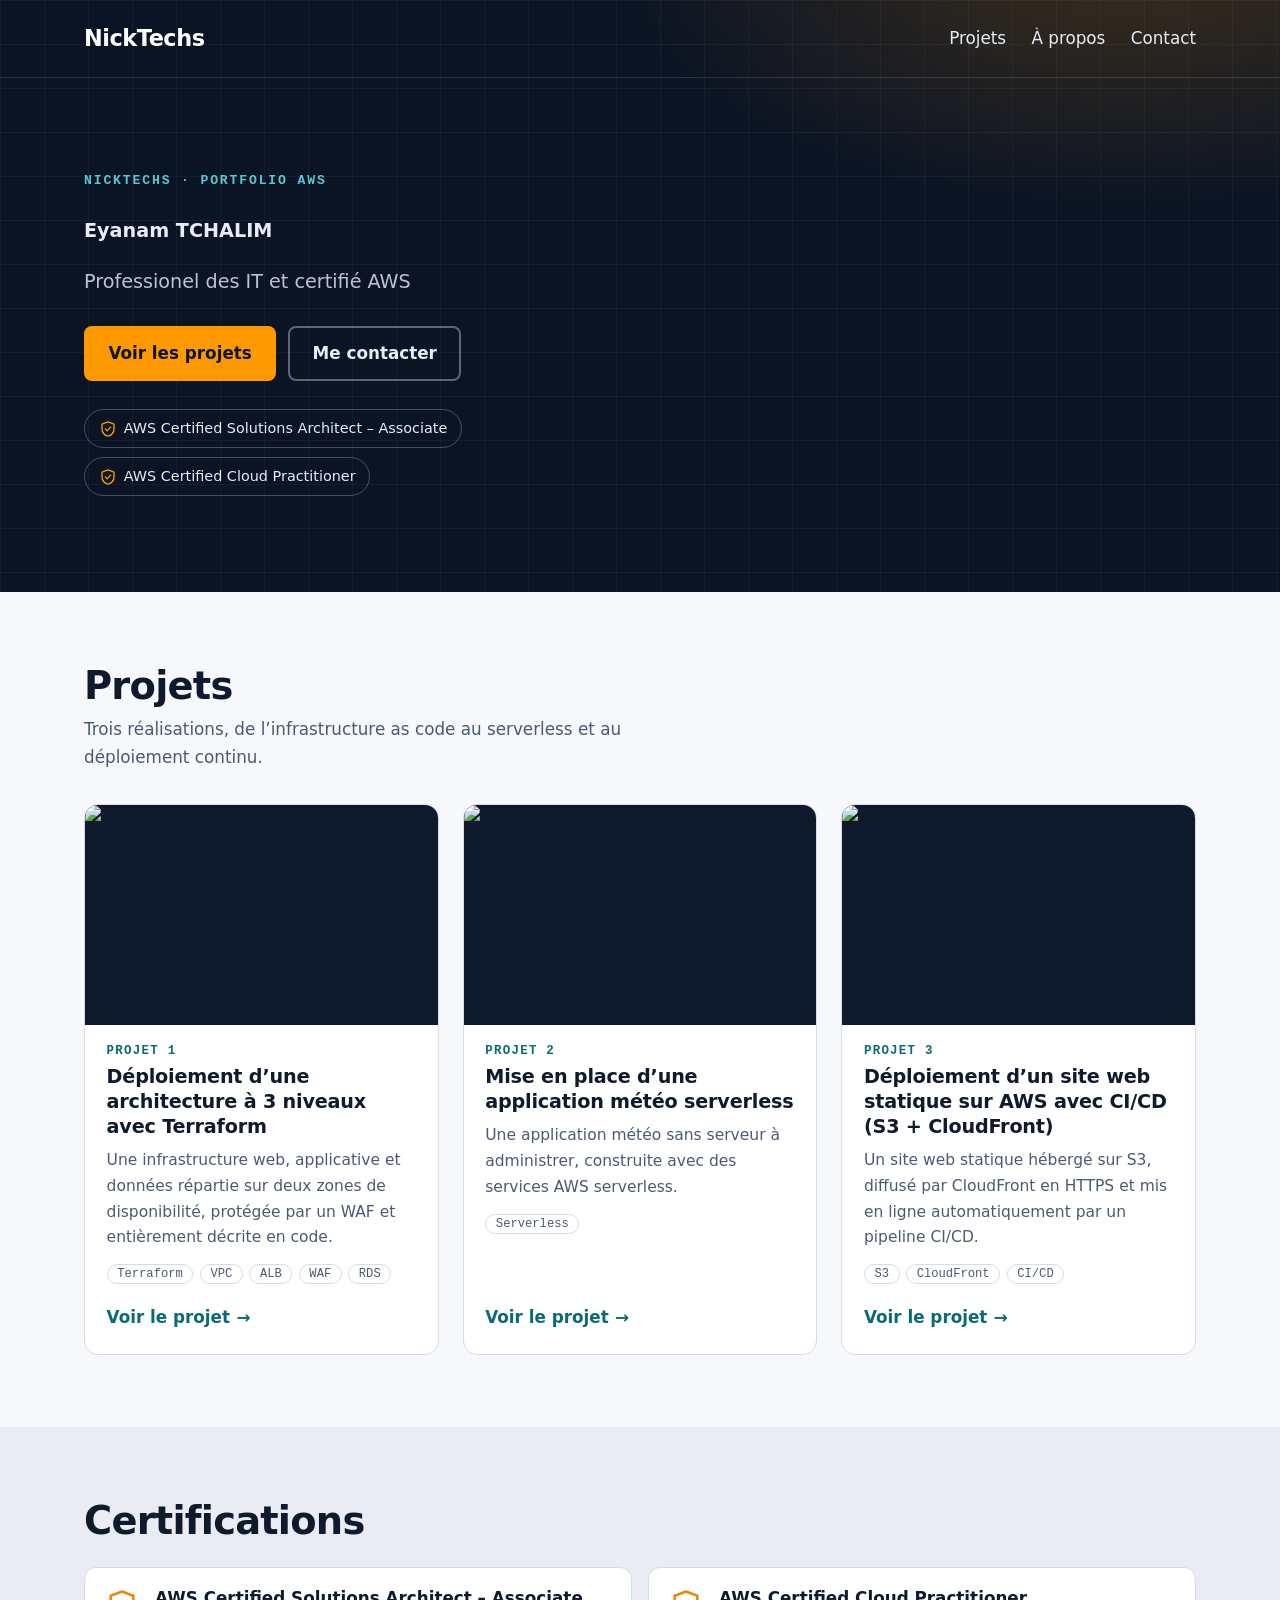
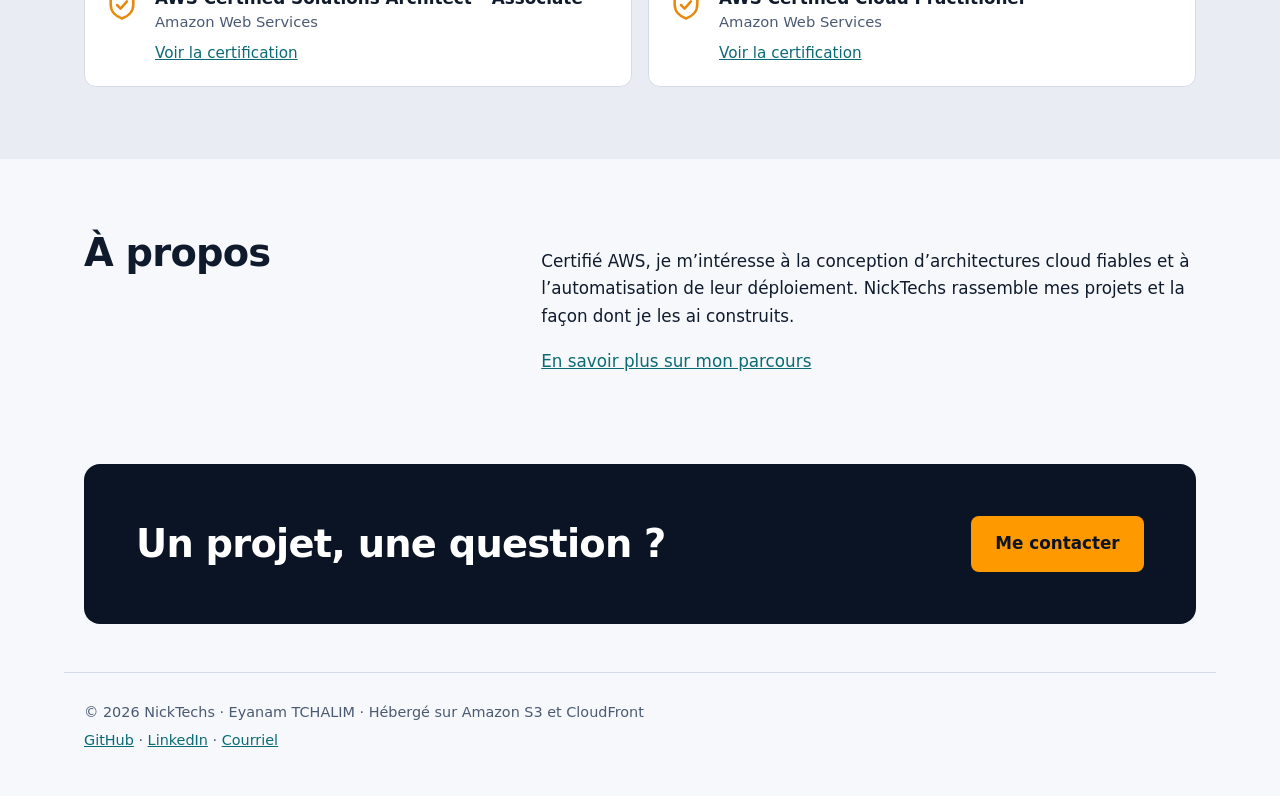
==== index.html @ dc8bf27b "Add files via upload" ====
<!doctype html>
<html lang="fr">
<head>
<meta charset="utf-8">
<meta name="viewport" content="width=device-width, initial-scale=1">
<title>NickTechs – Portfolio AWS d’Eyanam TCHALIM</title>
<meta name="description" content="Portfolio AWS d’Eyanam TCHALIM, certifié AWS Solutions Architect – Associate et Cloud Practitioner&nbsp;: infrastructure as code, serverless et CI/CD.">
<link rel="canonical" href="https://nicktechs.com/">
<meta property="og:type" content="website">
<meta property="og:title" content="NickTechs – Portfolio AWS d’Eyanam TCHALIM">
<meta property="og:description" content="Architectures AWS résilientes, sécurisées et reproductibles&nbsp;: infrastructure as code, serverless et CI/CD.">
<meta name="color-scheme" content="light dark">
<link rel="icon" href="favicon.svg" type="image/svg+xml">
<link rel="stylesheet" href="style.css">
</head>
<body>
<!-- CONTENU À PERSONNALISER&nbsp;: courriel, liens GitHub et LinkedIn (voir README.md). -->
<div class="hero-wrap">
<header class="site-header">
  <a class="brand" href="index.html">NickTechs</a>
  <nav aria-label="Navigation principale">
    <a href="index.html#projets">Projets</a>
    <a href="a-propos.html">À propos</a>
    <a href="contact.html">Contact</a>
  </nav>
</header>
<section class="hero container">
  <div class="hero-text">
    <p class="eyebrow">NickTechs · Portfolio AWS</p>
    <h3>Eyanam <span>TCHALIM</span></h3>
    <p class="lead">Professionel des IT et certifié AWS</p>
    <p class="cta"><a class="btn btn-primary" href="#projets">Voir les projets</a><a class="btn btn-ghost" href="contact.html">Me contacter</a></p>
    <ul class="cert-pills" aria-label="Certifications"><li><a href="https://aws.amazon.com/certification/certified-solutions-architect-associate/" rel="noopener"><svg viewBox="0 0 24 24" width="18" height="18" aria-hidden="true"><path d="M12 2.5 4 5.5v6c0 5 3.4 8.6 8 10 4.6-1.4 8-5 8-10v-6z" fill="none" stroke="currentColor" stroke-width="1.8" stroke-linejoin="round"/><path d="m8.5 12 2.5 2.5 4.5-5" fill="none" stroke="currentColor" stroke-width="1.8" stroke-linecap="round" stroke-linejoin="round"/></svg>AWS Certified Solutions Architect – Associate</a></li><li><a href="https://aws.amazon.com/certification/certified-cloud-practitioner/" rel="noopener"><svg viewBox="0 0 24 24" width="18" height="18" aria-hidden="true"><path d="M12 2.5 4 5.5v6c0 5 3.4 8.6 8 10 4.6-1.4 8-5 8-10v-6z" fill="none" stroke="currentColor" stroke-width="1.8" stroke-linejoin="round"/><path d="m8.5 12 2.5 2.5 4.5-5" fill="none" stroke="currentColor" stroke-width="1.8" stroke-linecap="round" stroke-linejoin="round"/></svg>AWS Certified Cloud Practitioner</a></li></ul>
  </div>
  
</section>
</div>
<main class="home">
<section id="projets" class="section container">
  <div class="section-head">
    <h2>Projets</h2>
    <p>Trois réalisations, de l’infrastructure as code au serverless et au déploiement continu.</p>
  </div>
  <ul class="cards">
<li class="card">
  <img src="images/thumb-3-tiers.svg" width="640" height="400" loading="lazy" alt="Illustration&nbsp;: trois couches (web, application, données) réparties sur deux zones, protégées par un WAF.">
  <div class="card-body">
    <p class="card-kicker">Projet 1</p>
    <h3><a href="projet-infra-3-tiers-terraform.html">Déploiement d’une architecture à 3 niveaux avec Terraform</a></h3>
    <p class="desc">Une infrastructure web, applicative et données répartie sur deux zones de disponibilité, protégée par un WAF et entièrement décrite en code.</p>
    <ul class="chips" aria-label="Technologies"><li>Terraform</li><li>VPC</li><li>ALB</li><li>WAF</li><li>RDS</li></ul>
    <span class="more" aria-hidden="true">Voir le projet</span>
  </div>
</li>
<li class="card">
  <img src="images/thumb-meteo.svg" width="640" height="400" loading="lazy" alt="Illustration&nbsp;: un soleil derrière un nuage de pluie.">
  <div class="card-body">
    <p class="card-kicker">Projet 2</p>
    <h3><a href="projet-meteo-serverless.html">Mise en place d’une application météo serverless</a></h3>
    <p class="desc">Une application météo sans serveur à administrer, construite avec des services AWS serverless.</p>
    <ul class="chips" aria-label="Technologies"><li>Serverless</li></ul>
    <span class="more" aria-hidden="true">Voir le projet</span>
  </div>
</li>
<li class="card">
  <img src="images/thumb-site-statique.svg" width="640" height="400" loading="lazy" alt="Illustration&nbsp;: un bucket S3, CloudFront et un navigateur, avec un push Git qui déclenche le déploiement.">
  <div class="card-body">
    <p class="card-kicker">Projet 3</p>
    <h3><a href="projet-site-statique.html">Déploiement d’un site web statique sur AWS avec CI/CD (S3 + CloudFront)</a></h3>
    <p class="desc">Un site web statique hébergé sur S3, diffusé par CloudFront en HTTPS et mis en ligne automatiquement par un pipeline CI/CD.</p>
    <ul class="chips" aria-label="Technologies"><li>S3</li><li>CloudFront</li><li>CI/CD</li></ul>
    <span class="more" aria-hidden="true">Voir le projet</span>
  </div>
</li>
  </ul>
</section>

<section class="section band" aria-labelledby="certifs">
  <div class="container">
    <h2 id="certifs">Certifications</h2>
    <ul class="cert-cards"><li class="cert-card"><span class="cert-ico"><svg viewBox="0 0 24 24" width="34" height="34" aria-hidden="true"><path d="M12 2.5 4 5.5v6c0 5 3.4 8.6 8 10 4.6-1.4 8-5 8-10v-6z" fill="none" stroke="currentColor" stroke-width="1.8" stroke-linejoin="round"/><path d="m8.5 12 2.5 2.5 4.5-5" fill="none" stroke="currentColor" stroke-width="1.8" stroke-linecap="round" stroke-linejoin="round"/></svg></span><div><strong>AWS Certified Solutions Architect – Associate</strong><span>Amazon Web Services</span><a href="https://aws.amazon.com/certification/certified-solutions-architect-associate/" rel="noopener">Voir la certification</a></div></li><li class="cert-card"><span class="cert-ico"><svg viewBox="0 0 24 24" width="34" height="34" aria-hidden="true"><path d="M12 2.5 4 5.5v6c0 5 3.4 8.6 8 10 4.6-1.4 8-5 8-10v-6z" fill="none" stroke="currentColor" stroke-width="1.8" stroke-linejoin="round"/><path d="m8.5 12 2.5 2.5 4.5-5" fill="none" stroke="currentColor" stroke-width="1.8" stroke-linecap="round" stroke-linejoin="round"/></svg></span><div><strong>AWS Certified Cloud Practitioner</strong><span>Amazon Web Services</span><a href="https://aws.amazon.com/certification/certified-cloud-practitioner/" rel="noopener">Voir la certification</a></div></li></ul>
  </div>
</section>

<section class="section container split">
  <h2>À propos</h2>
  <div>
    <p>Certifié AWS, je m’intéresse à la conception d’architectures cloud fiables et à l’automatisation de leur déploiement. NickTechs rassemble mes projets et la façon dont je les ai construits.</p>
    <p><a href="a-propos.html">En savoir plus sur mon parcours</a></p>
  </div>
</section>

<section class="container">
  <div class="cta-block">
    <h2>Un projet, une question&nbsp;?</h2>
    <a class="btn btn-primary" href="contact.html">Me contacter</a>
  </div>
</section>
</main>
<footer class="site-footer wide">
  <p>© 2026 NickTechs · Eyanam TCHALIM · Hébergé sur Amazon S3 et CloudFront</p>
  <p><a href="https://github.com/votre-compte">GitHub</a> · <a href="https://www.linkedin.com/in/votre-profil">LinkedIn</a> · <a href="mailto:vous@exemple.com">Courriel</a></p>
</footer>
</body>
</html>
---- style.css ----
/* Feuille de style unique – aucune dépendance, polices du système. */
:root {
  --paper: #f6f8fb; --surface: #ffffff; --tint: #e9edf3; --ink: #0f1b2d; --muted: #4b5a73;
  --line: #d5dce7; --accent: #0b6b75; --flow: #e8890c; --code-bg: #0f1b2d; --code-ink: #e6edf7;
}
@media (prefers-color-scheme: dark) {
  :root { --paper: #0b1220; --surface: #121c2f; --tint: #18243b; --ink: #e7ecf5; --muted: #9aa8c0;
          --line: #26344d; --accent: #5cc7d1; --flow: #ffb44d; --code-bg: #070d18; --code-ink: #dce6f5; }
}
* { box-sizing: border-box; }
body { margin: 0; background: var(--paper); color: var(--ink); line-height: 1.65; font-size: 1.05rem;
       font-family: system-ui, -apple-system, "Segoe UI", Roboto, "Helvetica Neue", Arial, sans-serif; }
a { color: var(--accent); }
a:focus-visible, button:focus-visible { outline: 3px solid var(--accent); outline-offset: 3px; }
h1, h2 { line-height: 1.15; letter-spacing: -.02em; }
h1 { font-size: clamp(2rem, 6vw, 3.2rem); margin: 1rem 0; }
h2 { font-size: 1.6rem; margin: 2.5rem 0 .75rem; }
.lead { font-size: 1.2rem; color: var(--muted); }
.note { color: var(--muted); font-size: .9rem; }

/* Structure : une seule colonne centrée */
.site-header, main, .site-footer { max-width: 46rem; margin-inline: auto; padding-inline: 1.25rem; }
.site-header { display: flex; flex-wrap: wrap; justify-content: space-between; align-items: center; gap: .5rem 1.5rem; padding-block: 1.25rem; border-bottom: 1px solid var(--line); max-width: none; padding-inline: max(1.25rem, calc((100% - 46rem) / 2 + 1.25rem)); }
.brand { font-weight: 700; font-size: 1.2rem; color: var(--ink); text-decoration: none; }
nav a { margin-left: 1.25rem; color: var(--ink); text-decoration: none; border-bottom: 2px solid transparent; }
nav a:first-child { margin-left: 0; }
nav a:hover, nav a[aria-current="page"] { border-color: var(--accent); }
main { padding-block: 2rem 3rem; }
.site-footer { color: var(--muted); font-size: .9rem; padding-block: 1.5rem 2.5rem; border-top: 1px solid var(--line); }
.site-footer p { margin: .25rem 0; }

/* Liste des projets */
.projects { list-style: none; padding: 0; margin: 0; border-top: 1px solid var(--line); }
.projects li { border-bottom: 1px solid var(--line); }
.projects a { display: block; padding: 1.1rem 0; color: inherit; text-decoration: none; }
.projects strong { display: block; font-size: 1.3rem; letter-spacing: -.01em; }
.projects span { display: block; color: var(--muted); }
.projects small { color: var(--muted); }
.projects a:hover strong { color: var(--accent); text-decoration: underline; }

/* Page projet */
.back { color: var(--muted); font-size: .95rem; }
.facts { display: grid; grid-template-columns: repeat(auto-fit, minmax(9rem, 1fr)); gap: 1rem; margin: 1.5rem 0 0; padding-top: 1rem; border-top: 1px solid var(--line); }
.facts dt { color: var(--muted); font-size: .85rem; }
.facts dd { margin: 0; font-weight: 600; }
.pager { display: flex; flex-wrap: wrap; justify-content: space-between; gap: 1rem; padding-top: 1.5rem; border-top: 1px solid var(--line); }
.pager a { max-width: 20rem; margin-left: 0; color: var(--accent); border: 0; }

/* Schéma simple : une suite d'étapes en HTML/CSS */
.flow { display: flex; flex-wrap: wrap; gap: .5rem; list-style: none; padding: 0; margin: 1.5rem 0 .5rem; }
.flow li { flex: 1 1 7rem; padding: .6rem .75rem; text-align: center; background: var(--surface); border: 1.5px solid var(--ink); border-radius: 6px; line-height: 1.3; }
.flow li.main { background: var(--ink); color: var(--paper); }
.flow li.main span { color: inherit; opacity: .8; }
.flow strong, .flow span { display: block; }
.flow span { color: var(--muted); font-size: .85rem; }
.flow li + li { position: relative; margin-left: 1.25rem; }
.flow li + li::before { content: "\2192"; position: absolute; left: -1.35rem; top: 50%; transform: translateY(-50%); color: var(--flow); font-weight: 700; font-size: 1.2rem; }
.flow-note { color: var(--muted); font-size: .92rem; }
@media (max-width: 560px) {
  .flow { flex-direction: column; gap: 1.25rem; }
  .flow li + li { margin-left: 0; }
  .flow li + li::before { content: "\2193"; left: 50%; top: -1.25rem; transform: translateX(-50%); }
}

.schema { margin: 1.5rem 0; }
.schema img { display: block; max-width: 100%; height: auto; background: #fff; border: 1px solid var(--line); border-radius: 4px; }
.schema figcaption { margin-top: .5rem; color: var(--muted); font-size: .9rem; }
h3 { font-size: 1.2rem; margin: 1.75rem 0 .5rem; }

/* Tableaux et code */
.table-wrap { overflow-x: auto; margin: 1rem 0; }
table { width: 100%; border-collapse: collapse; font-size: .95rem; }
th, td { padding: .6rem .75rem; text-align: left; vertical-align: top; border-bottom: 1px solid var(--line); }
thead th { background: var(--tint); }
.code { margin: 1.25rem 0; position: relative; }
.code figcaption { color: var(--muted); font-size: .85rem; margin-bottom: .35rem; }
pre { margin: 0; padding: 1rem; overflow-x: auto; background: var(--code-bg); color: var(--code-ink); border-radius: 4px; font: .85rem/1.6 ui-monospace, "SF Mono", Menlo, Consolas, monospace; }
:not(pre) > code { background: var(--tint); padding: .1em .35em; border-radius: 3px; font-size: .9em; }
.copy { position: absolute; right: .5rem; top: 1.7rem; padding: .2rem .6rem; font: inherit; font-size: .8rem; color: var(--code-ink); background: transparent; border: 1px solid #56657f; border-radius: 4px; cursor: pointer; }
.copy:hover { border-color: var(--code-ink); }

.contact { list-style: none; padding: 0; }
.contact li { padding: .75rem 0; border-bottom: 1px solid var(--line); }
.contact span { display: inline-block; min-width: 6rem; color: var(--muted); }

/* ===== Accueil ===== */
.container { max-width: 72rem; margin-inline: auto; padding-inline: 1.25rem; }
.muted { color: var(--muted); }
.draft { padding: .75rem 1rem; border-left: 4px solid var(--flow); background: var(--tint); }

.hero-wrap { color: #e7ecf5;
  background: radial-gradient(52rem 26rem at 88% -8%, rgba(255,153,0,.20), transparent 62%),
              linear-gradient(rgba(255,255,255,.045) 1px, transparent 1px),
              linear-gradient(90deg, rgba(255,255,255,.045) 1px, transparent 1px), #0b1424;
  background-size: auto, 44px 44px, 44px 44px, auto; }
.hero-wrap .site-header { border-bottom: 1px solid rgba(255,255,255,.12); padding-inline: max(1.25rem, calc((100% - 72rem) / 2 + 1.25rem)); }
.hero-wrap .brand { color: #fff; font-size: 1.4rem; letter-spacing: -.02em; }
.hero-wrap nav a { color: #e7ecf5; }
.hero-wrap nav a:hover { border-color: #ff9900; }
.hero-wrap :focus-visible { outline-color: #ff9900; }

.hero { display: grid; grid-template-columns: minmax(0, 1.1fr) minmax(0, .9fr); gap: 3rem; align-items: center; padding-block: clamp(3rem, 8vw, 6rem); }
.eyebrow { margin: 0 0 1.25rem; color: #5cc7d1; font: 600 .82rem/1 ui-monospace, "SF Mono", Menlo, Consolas, monospace; letter-spacing: .14em; text-transform: uppercase; }
.hero h1 { margin: 0 0 1.25rem; font-size: clamp(2.8rem, 8vw, 5.4rem); font-weight: 800; letter-spacing: -.035em; line-height: 1; }
.hero h1 span { color: #ff9900; }
.hero .lead { max-width: 34rem; color: #b8c4d8; }
.cta { display: flex; flex-wrap: wrap; gap: .75rem; margin: 1.75rem 0; }
.btn { display: inline-block; padding: .75rem 1.4rem; border: 2px solid transparent; border-radius: 8px; font-weight: 600; text-decoration: none; }
.btn-primary { background: #ff9900; color: #0b1424; }
.btn-primary:hover { background: #ffb03b; }
.btn-ghost { color: #e7ecf5; border-color: rgba(255,255,255,.35); }
.btn-ghost:hover { border-color: #fff; }
.cert-pills { display: flex; flex-wrap: wrap; gap: .6rem; margin: 0; padding: 0; list-style: none; }
.cert-pills a { display: inline-flex; align-items: center; gap: .45rem; padding: .4rem .85rem; border: 1px solid rgba(255,255,255,.25); border-radius: 999px; color: #e7ecf5; font-size: .9rem; text-decoration: none; }
.cert-pills a:hover { border-color: #ff9900; }
.cert-pills svg { flex: none; color: #ff9900; }

.terminal { overflow: hidden; background: #060d18; border: 1px solid rgba(255,255,255,.12); border-radius: 12px; box-shadow: 0 30px 60px -20px rgba(0,0,0,.6); }
.terminal-bar { display: flex; gap: .4rem; padding: .7rem .9rem; background: #0f1a2e; }
.terminal-bar i { width: .65rem; height: .65rem; border-radius: 50%; background: #2f4264; }
.terminal-bar i:first-child { background: #ff9900; }
.terminal pre { margin: 0; padding: 1.1rem 1.25rem; background: none; color: #dce6f5; font-size: .92rem; line-height: 1.9; }
.terminal .c { color: #7d8da6; }
.terminal .p { color: #5cc7d1; }
.cursor { display: inline-block; width: .55em; height: 1.05em; background: #ff9900; vertical-align: text-bottom; animation: blink 1.1s steps(2) infinite; }
@keyframes blink { 50% { opacity: 0; } }
@media (prefers-reduced-motion: reduce) { .cursor { animation: none; } }
@media (max-width: 860px) { .hero { grid-template-columns: 1fr; } .hero-visual { display: none; } }

main.home { max-width: none; padding: 0; }
.home h2 { margin: 0 0 .5rem; font-size: clamp(1.8rem, 4vw, 2.4rem); }
.section { padding-block: clamp(2.5rem, 6vw, 4.5rem); }
.section-head { max-width: 40rem; margin-bottom: 2rem; }
.section-head p { margin: 0; color: var(--muted); }

.cards { display: grid; grid-template-columns: repeat(auto-fit, minmax(17rem, 1fr)); gap: 1.5rem; margin: 0; padding: 0; list-style: none; }
.card { position: relative; display: flex; flex-direction: column; overflow: hidden; background: var(--surface); border: 1px solid var(--line); border-radius: 14px; transition: transform .2s, box-shadow .2s, border-color .2s; }
.card:hover, .card:focus-within { transform: translateY(-4px); border-color: var(--accent); box-shadow: 0 18px 40px -22px rgba(15,27,45,.5); }
.card img { display: block; width: 100%; height: auto; aspect-ratio: 8 / 5; background: #0f1b2d; }
.card-body { display: flex; flex: 1; flex-direction: column; gap: .5rem; padding: 1.25rem 1.35rem 1.4rem; }
.card-kicker { margin: 0; color: var(--accent); font: 600 .78rem/1 ui-monospace, "SF Mono", Menlo, Consolas, monospace; letter-spacing: .1em; text-transform: uppercase; }
.card h3 { margin: 0; font-size: 1.2rem; line-height: 1.3; letter-spacing: -.01em; }
.card h3 a { color: var(--ink); text-decoration: none; }
.card h3 a::after { content: ""; position: absolute; inset: 0; }
.card .desc { margin: 0; color: var(--muted); font-size: .97rem; }
.chips { display: flex; flex-wrap: wrap; gap: .4rem; margin: .35rem 0 0; padding: 0; list-style: none; }
.chips li { margin: 0; padding: .12rem .6rem; border: 1px solid var(--line); border-radius: 999px; color: var(--muted); font: .76rem ui-monospace, "SF Mono", Menlo, Consolas, monospace; }
.more { margin-top: auto; padding-top: .75rem; color: var(--accent); font-weight: 600; }
.more::after { content: "\2192"; display: inline-block; margin-left: .4rem; transition: transform .2s; }
.card:hover .more::after { transform: translateX(4px); }
@media (prefers-reduced-motion: reduce) { .card, .more::after { transition: none; } .card:hover, .card:focus-within { transform: none; } .card:hover .more::after { transform: none; } }

.band { background: var(--tint); }
.cert-cards { display: grid; grid-template-columns: repeat(auto-fit, minmax(18rem, 1fr)); gap: 1rem; margin: 1.5rem 0 0; padding: 0; list-style: none; }
.cert-card { display: flex; align-items: flex-start; gap: 1rem; padding: 1.25rem; background: var(--surface); border: 1px solid var(--line); border-radius: 12px; }
.cert-ico { flex: none; color: var(--flow); }
.cert-card strong, .cert-card span:not(.cert-ico), .cert-card a { display: block; }
.cert-card strong { line-height: 1.3; }
.cert-card span:not(.cert-ico) { color: var(--muted); font-size: .92rem; }
.cert-card a { margin-top: .4rem; font-size: .95rem; }

.split { display: grid; grid-template-columns: 1fr 1.6fr; gap: 1.5rem 3rem; align-items: start; }
@media (max-width: 760px) { .split { grid-template-columns: 1fr; } }
.cta-block { display: flex; flex-wrap: wrap; align-items: center; justify-content: space-between; gap: 1.5rem; padding: clamp(2rem, 5vw, 3.25rem); color: #e7ecf5; background: #0b1424; border-radius: 16px; }
.cta-block h2 { margin: 0; color: #fff; }
.cta-block :focus-visible { outline-color: #ff9900; }
.site-footer.wide { max-width: 72rem; margin-top: 3rem; }
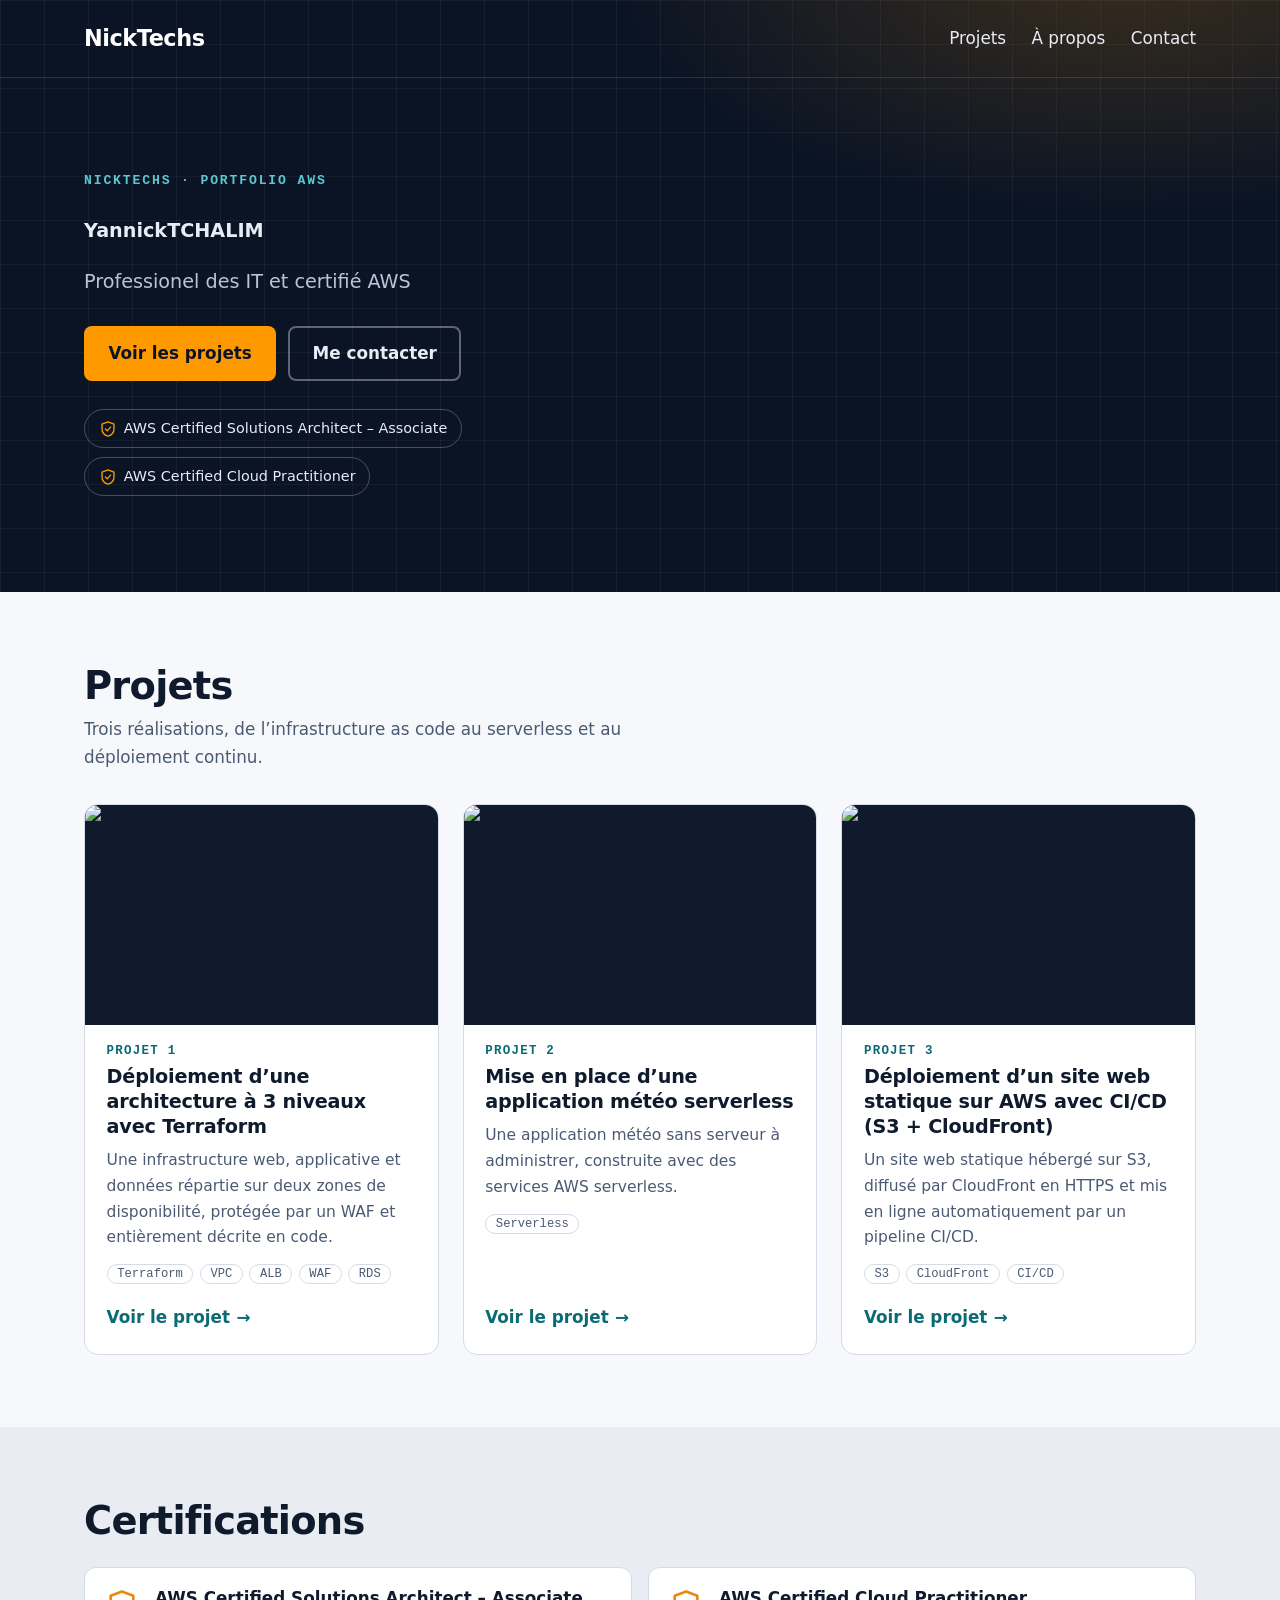
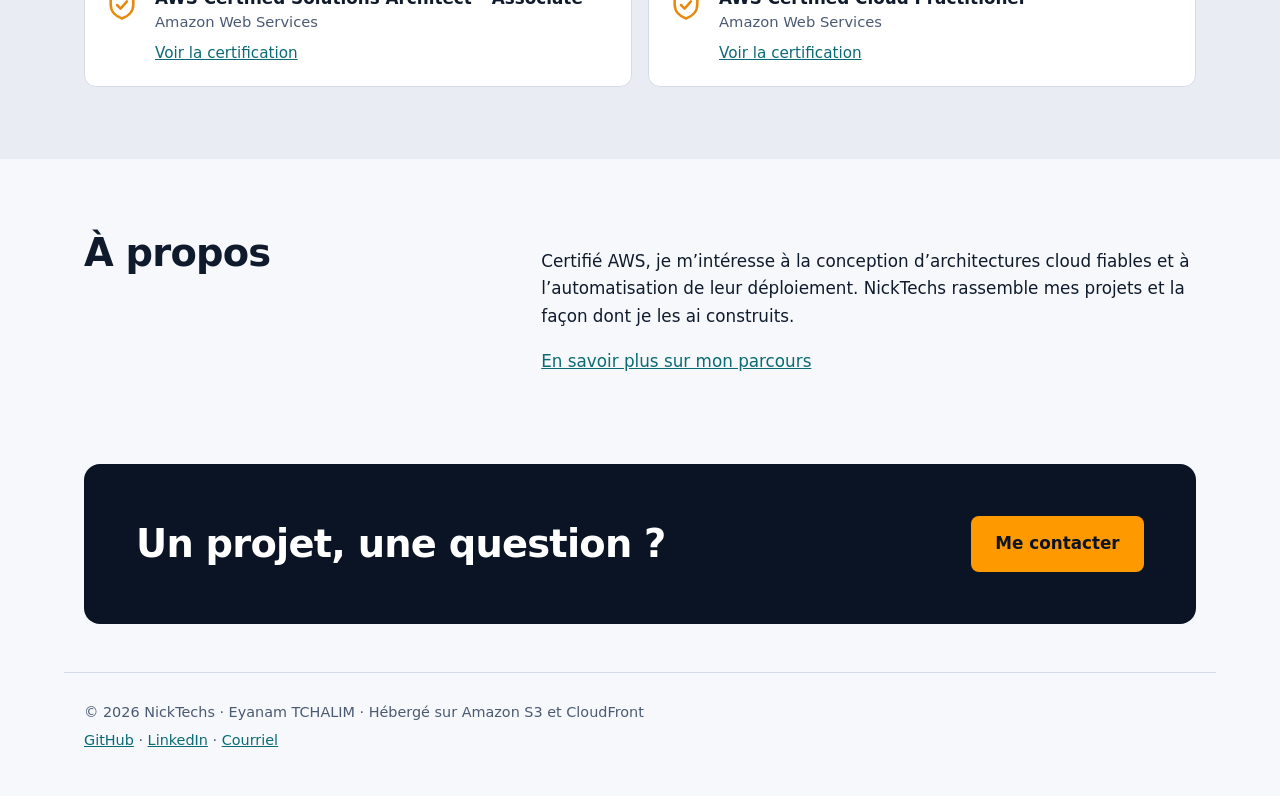
==== commit da5bdd7d: "test CI/CD" ====
--- a/index.html
+++ b/index.html
@@ -27,7 +27,7 @@
 <section class="hero container">
   <div class="hero-text">
     <p class="eyebrow">NickTechs · Portfolio AWS</p>
-    <h3>Eyanam <span>TCHALIM</span></h3>
+    <h3>Yannick<span>TCHALIM</span></h3>
     <p class="lead">Professionel des IT et certifié AWS</p>
     <p class="cta"><a class="btn btn-primary" href="#projets">Voir les projets</a><a class="btn btn-ghost" href="contact.html">Me contacter</a></p>
     <ul class="cert-pills" aria-label="Certifications"><li><a href="https://aws.amazon.com/certification/certified-solutions-architect-associate/" rel="noopener"><svg viewBox="0 0 24 24" width="18" height="18" aria-hidden="true"><path d="M12 2.5 4 5.5v6c0 5 3.4 8.6 8 10 4.6-1.4 8-5 8-10v-6z" fill="none" stroke="currentColor" stroke-width="1.8" stroke-linejoin="round"/><path d="m8.5 12 2.5 2.5 4.5-5" fill="none" stroke="currentColor" stroke-width="1.8" stroke-linecap="round" stroke-linejoin="round"/></svg>AWS Certified Solutions Architect – Associate</a></li><li><a href="https://aws.amazon.com/certification/certified-cloud-practitioner/" rel="noopener"><svg viewBox="0 0 24 24" width="18" height="18" aria-hidden="true"><path d="M12 2.5 4 5.5v6c0 5 3.4 8.6 8 10 4.6-1.4 8-5 8-10v-6z" fill="none" stroke="currentColor" stroke-width="1.8" stroke-linejoin="round"/><path d="m8.5 12 2.5 2.5 4.5-5" fill="none" stroke="currentColor" stroke-width="1.8" stroke-linecap="round" stroke-linejoin="round"/></svg>AWS Certified Cloud Practitioner</a></li></ul>
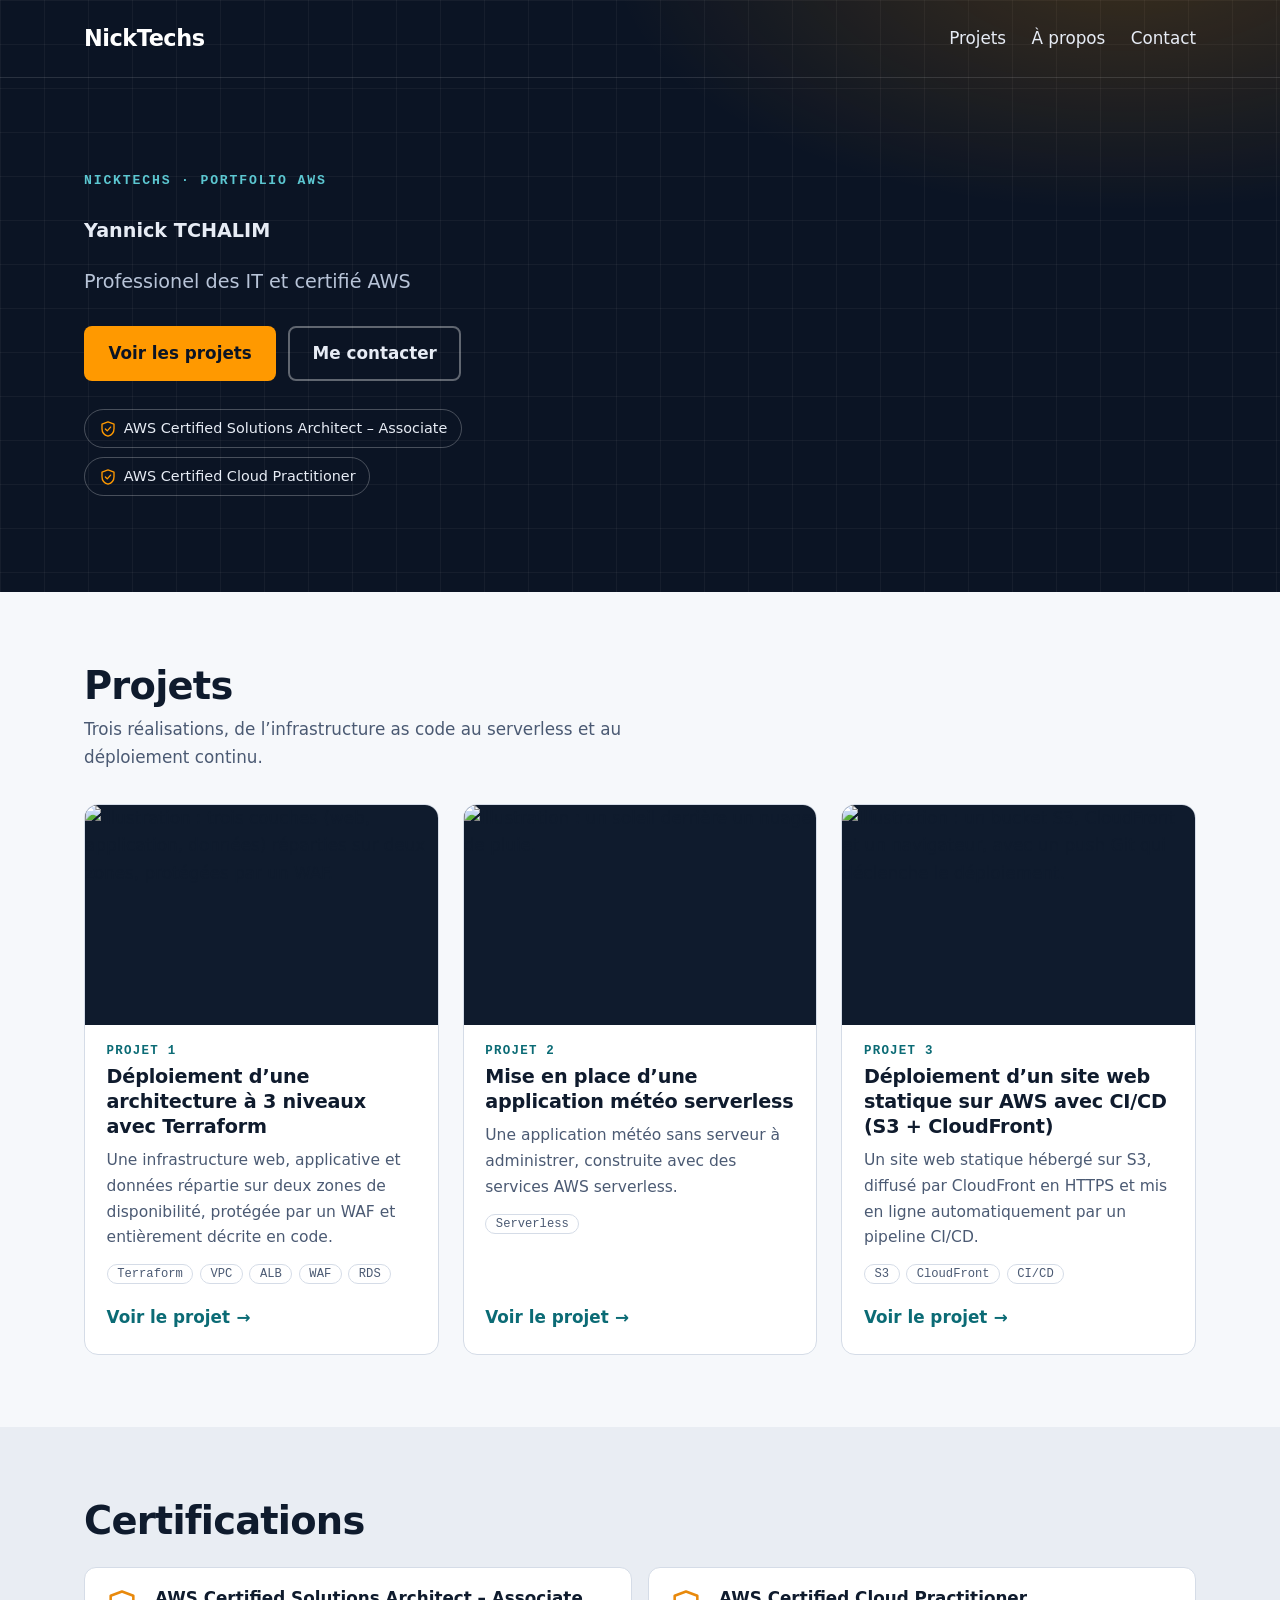
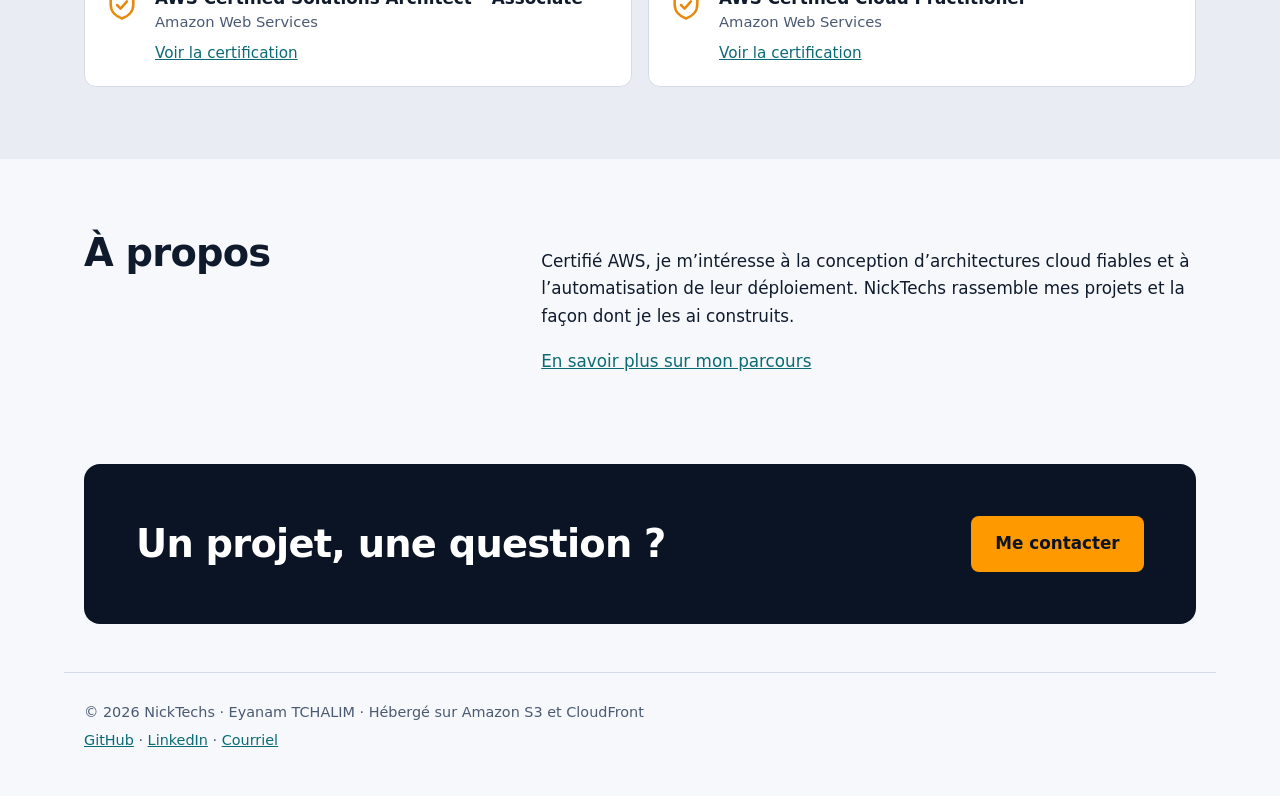
==== commit 4487aeed: "update" ====
--- a/index.html
+++ b/index.html
@@ -27,7 +27,7 @@
 <section class="hero container">
   <div class="hero-text">
     <p class="eyebrow">NickTechs · Portfolio AWS</p>
-    <h3>Yannick<span>TCHALIM</span></h3>
+    <h3>Yannick <span>TCHALIM</span></h3>
     <p class="lead">Professionel des IT et certifié AWS</p>
     <p class="cta"><a class="btn btn-primary" href="#projets">Voir les projets</a><a class="btn btn-ghost" href="contact.html">Me contacter</a></p>
     <ul class="cert-pills" aria-label="Certifications"><li><a href="https://aws.amazon.com/certification/certified-solutions-architect-associate/" rel="noopener"><svg viewBox="0 0 24 24" width="18" height="18" aria-hidden="true"><path d="M12 2.5 4 5.5v6c0 5 3.4 8.6 8 10 4.6-1.4 8-5 8-10v-6z" fill="none" stroke="currentColor" stroke-width="1.8" stroke-linejoin="round"/><path d="m8.5 12 2.5 2.5 4.5-5" fill="none" stroke="currentColor" stroke-width="1.8" stroke-linecap="round" stroke-linejoin="round"/></svg>AWS Certified Solutions Architect – Associate</a></li><li><a href="https://aws.amazon.com/certification/certified-cloud-practitioner/" rel="noopener"><svg viewBox="0 0 24 24" width="18" height="18" aria-hidden="true"><path d="M12 2.5 4 5.5v6c0 5 3.4 8.6 8 10 4.6-1.4 8-5 8-10v-6z" fill="none" stroke="currentColor" stroke-width="1.8" stroke-linejoin="round"/><path d="m8.5 12 2.5 2.5 4.5-5" fill="none" stroke="currentColor" stroke-width="1.8" stroke-linecap="round" stroke-linejoin="round"/></svg>AWS Certified Cloud Practitioner</a></li></ul>
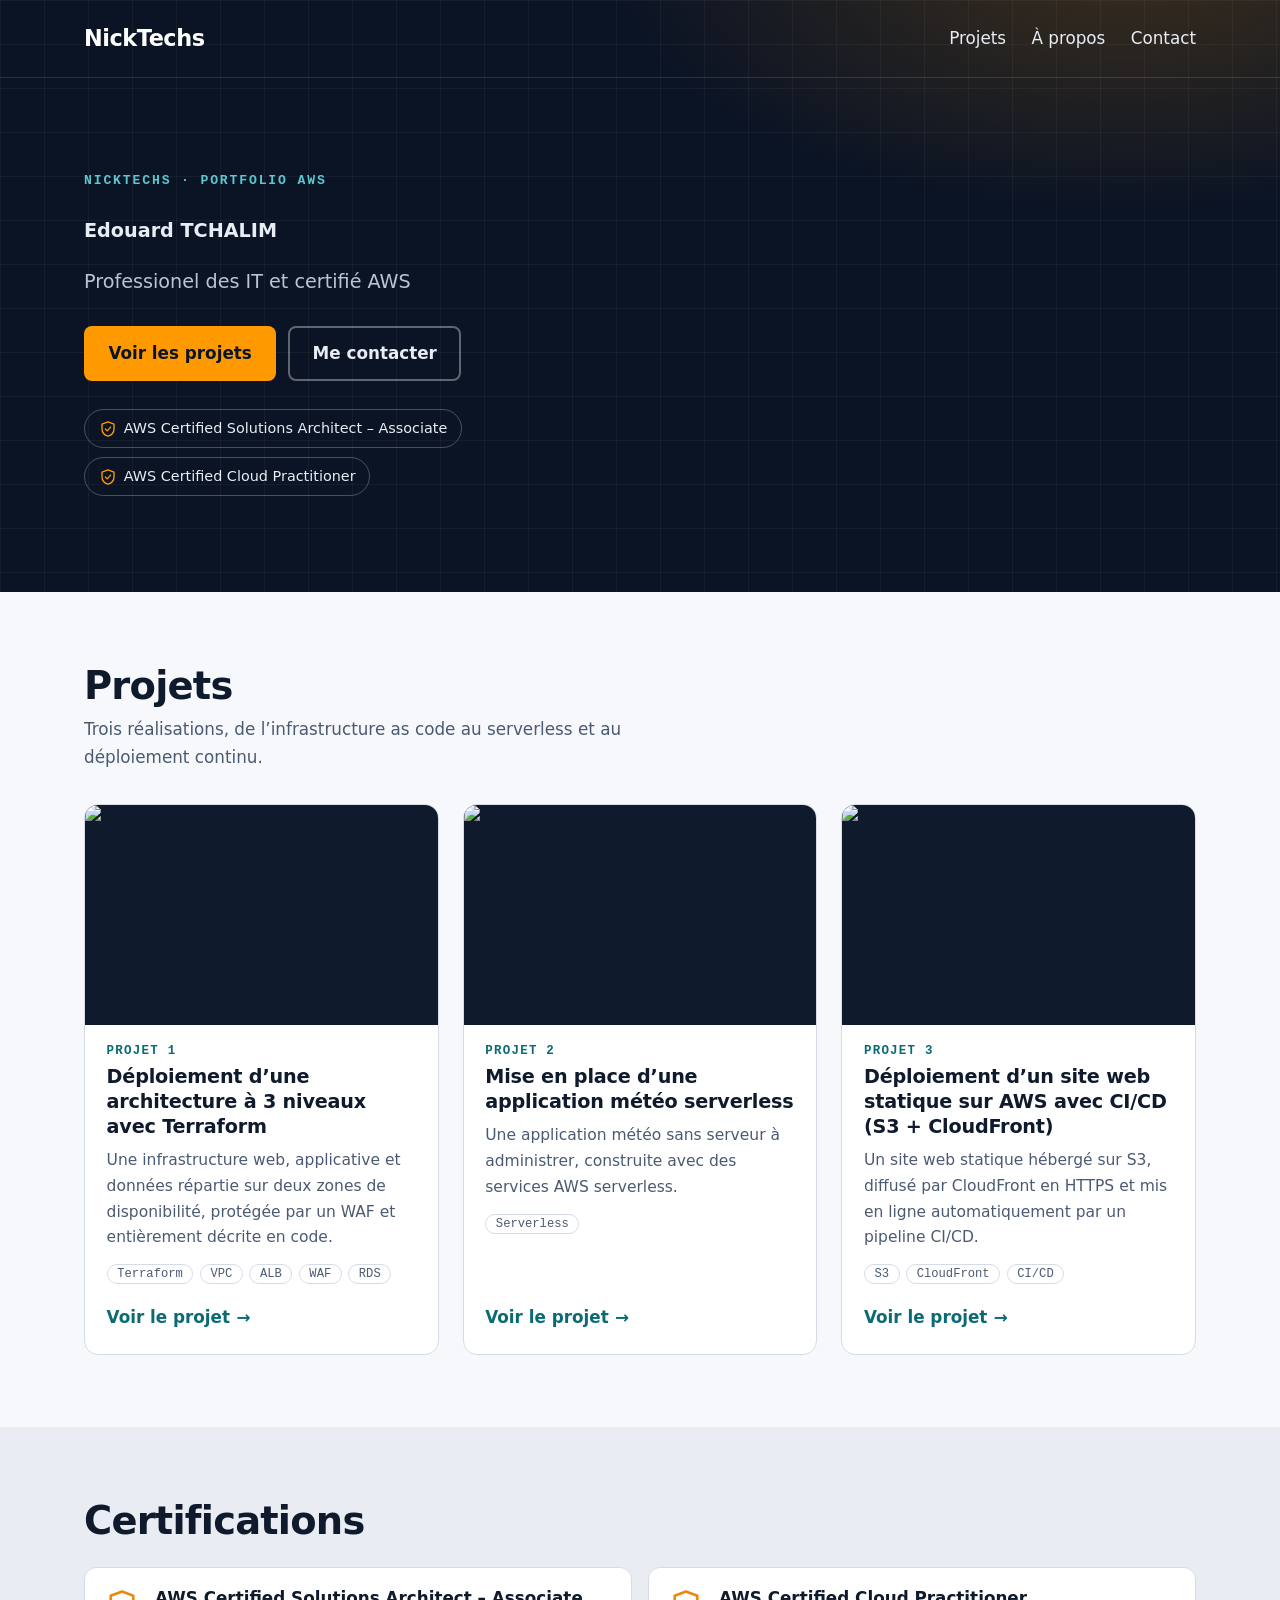
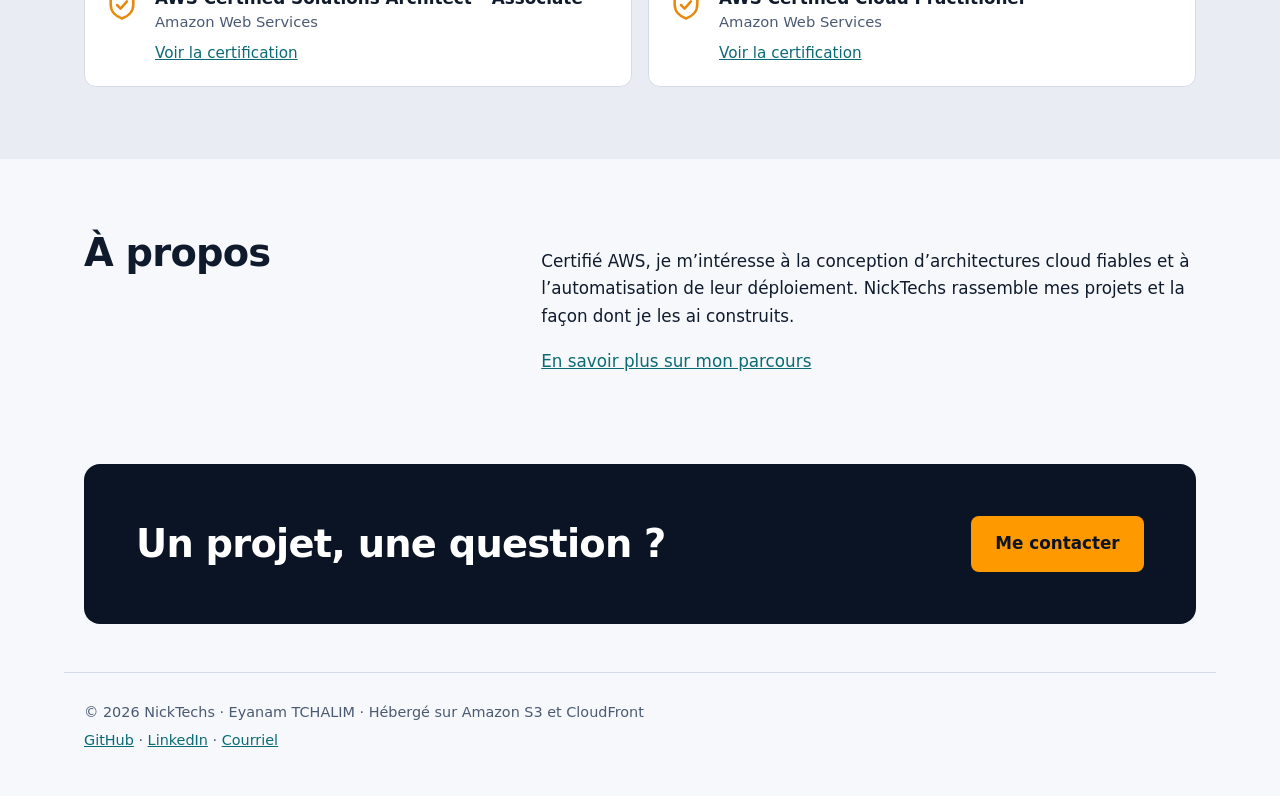
==== commit dd679219: "update" ====
--- a/index.html
+++ b/index.html
@@ -27,7 +27,7 @@
 <section class="hero container">
   <div class="hero-text">
     <p class="eyebrow">NickTechs · Portfolio AWS</p>
-    <h3>Yannick <span>TCHALIM</span></h3>
+    <h3>Edouard <span>TCHALIM</span></h3>
     <p class="lead">Professionel des IT et certifié AWS</p>
     <p class="cta"><a class="btn btn-primary" href="#projets">Voir les projets</a><a class="btn btn-ghost" href="contact.html">Me contacter</a></p>
     <ul class="cert-pills" aria-label="Certifications"><li><a href="https://aws.amazon.com/certification/certified-solutions-architect-associate/" rel="noopener"><svg viewBox="0 0 24 24" width="18" height="18" aria-hidden="true"><path d="M12 2.5 4 5.5v6c0 5 3.4 8.6 8 10 4.6-1.4 8-5 8-10v-6z" fill="none" stroke="currentColor" stroke-width="1.8" stroke-linejoin="round"/><path d="m8.5 12 2.5 2.5 4.5-5" fill="none" stroke="currentColor" stroke-width="1.8" stroke-linecap="round" stroke-linejoin="round"/></svg>AWS Certified Solutions Architect – Associate</a></li><li><a href="https://aws.amazon.com/certification/certified-cloud-practitioner/" rel="noopener"><svg viewBox="0 0 24 24" width="18" height="18" aria-hidden="true"><path d="M12 2.5 4 5.5v6c0 5 3.4 8.6 8 10 4.6-1.4 8-5 8-10v-6z" fill="none" stroke="currentColor" stroke-width="1.8" stroke-linejoin="round"/><path d="m8.5 12 2.5 2.5 4.5-5" fill="none" stroke="currentColor" stroke-width="1.8" stroke-linecap="round" stroke-linejoin="round"/></svg>AWS Certified Cloud Practitioner</a></li></ul>
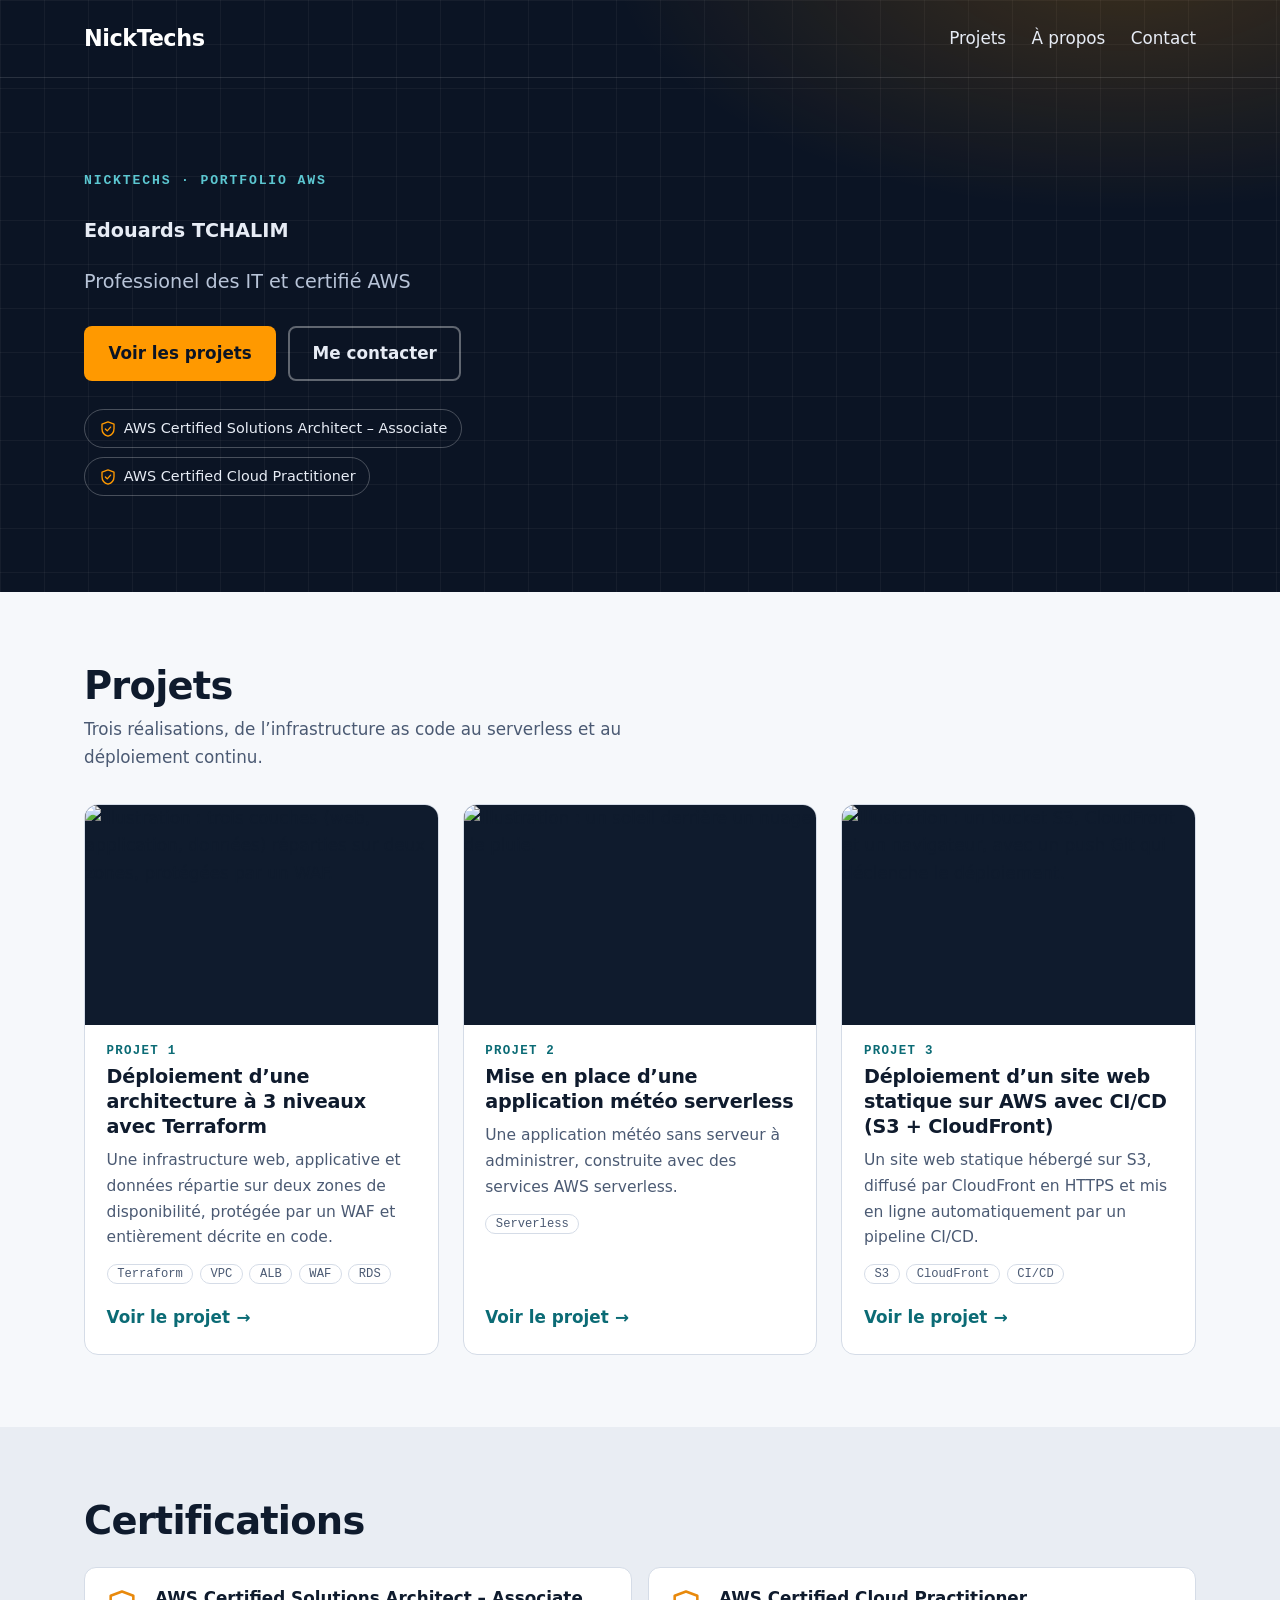
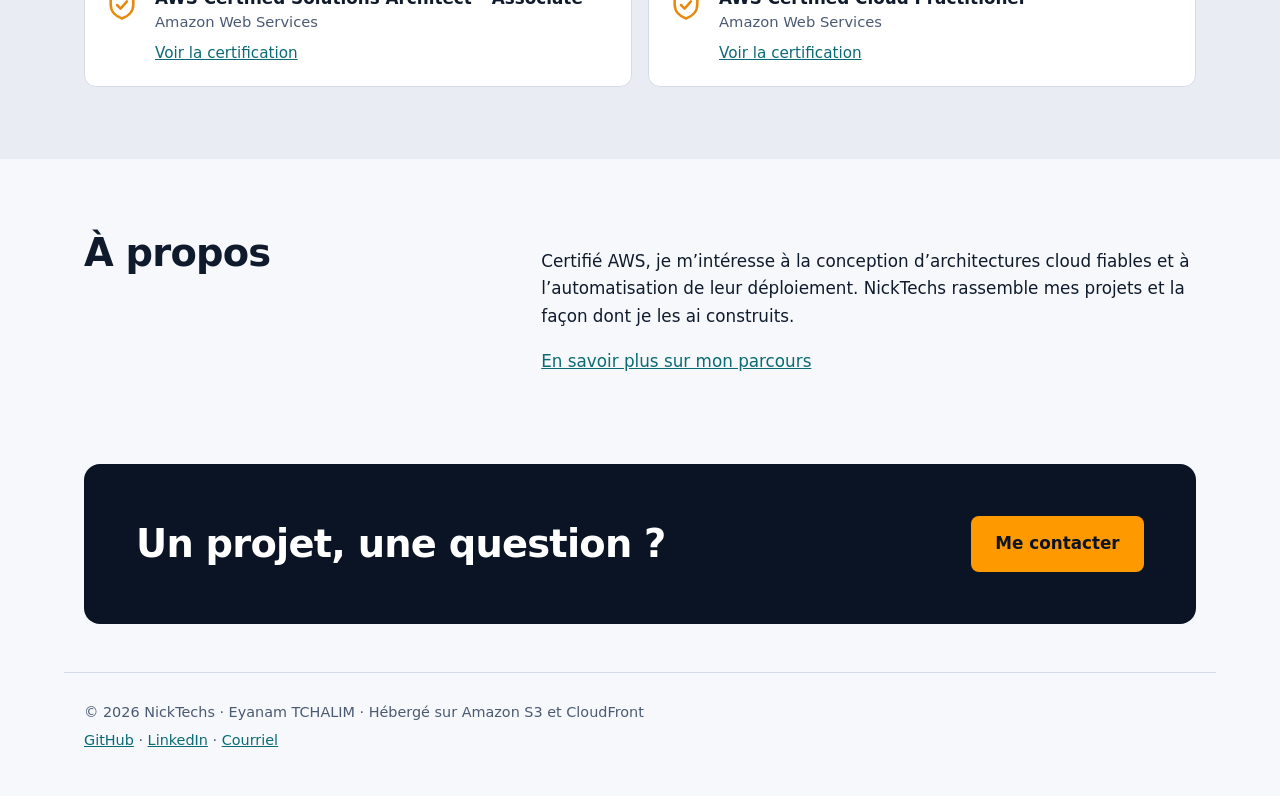
==== commit 21628ddf: "update" ====
--- a/index.html
+++ b/index.html
@@ -27,7 +27,7 @@
 <section class="hero container">
   <div class="hero-text">
     <p class="eyebrow">NickTechs · Portfolio AWS</p>
-    <h3>Edouard <span>TCHALIM</span></h3>
+    <h3>Edouards <span>TCHALIM</span></h3>
     <p class="lead">Professionel des IT et certifié AWS</p>
     <p class="cta"><a class="btn btn-primary" href="#projets">Voir les projets</a><a class="btn btn-ghost" href="contact.html">Me contacter</a></p>
     <ul class="cert-pills" aria-label="Certifications"><li><a href="https://aws.amazon.com/certification/certified-solutions-architect-associate/" rel="noopener"><svg viewBox="0 0 24 24" width="18" height="18" aria-hidden="true"><path d="M12 2.5 4 5.5v6c0 5 3.4 8.6 8 10 4.6-1.4 8-5 8-10v-6z" fill="none" stroke="currentColor" stroke-width="1.8" stroke-linejoin="round"/><path d="m8.5 12 2.5 2.5 4.5-5" fill="none" stroke="currentColor" stroke-width="1.8" stroke-linecap="round" stroke-linejoin="round"/></svg>AWS Certified Solutions Architect – Associate</a></li><li><a href="https://aws.amazon.com/certification/certified-cloud-practitioner/" rel="noopener"><svg viewBox="0 0 24 24" width="18" height="18" aria-hidden="true"><path d="M12 2.5 4 5.5v6c0 5 3.4 8.6 8 10 4.6-1.4 8-5 8-10v-6z" fill="none" stroke="currentColor" stroke-width="1.8" stroke-linejoin="round"/><path d="m8.5 12 2.5 2.5 4.5-5" fill="none" stroke="currentColor" stroke-width="1.8" stroke-linecap="round" stroke-linejoin="round"/></svg>AWS Certified Cloud Practitioner</a></li></ul>
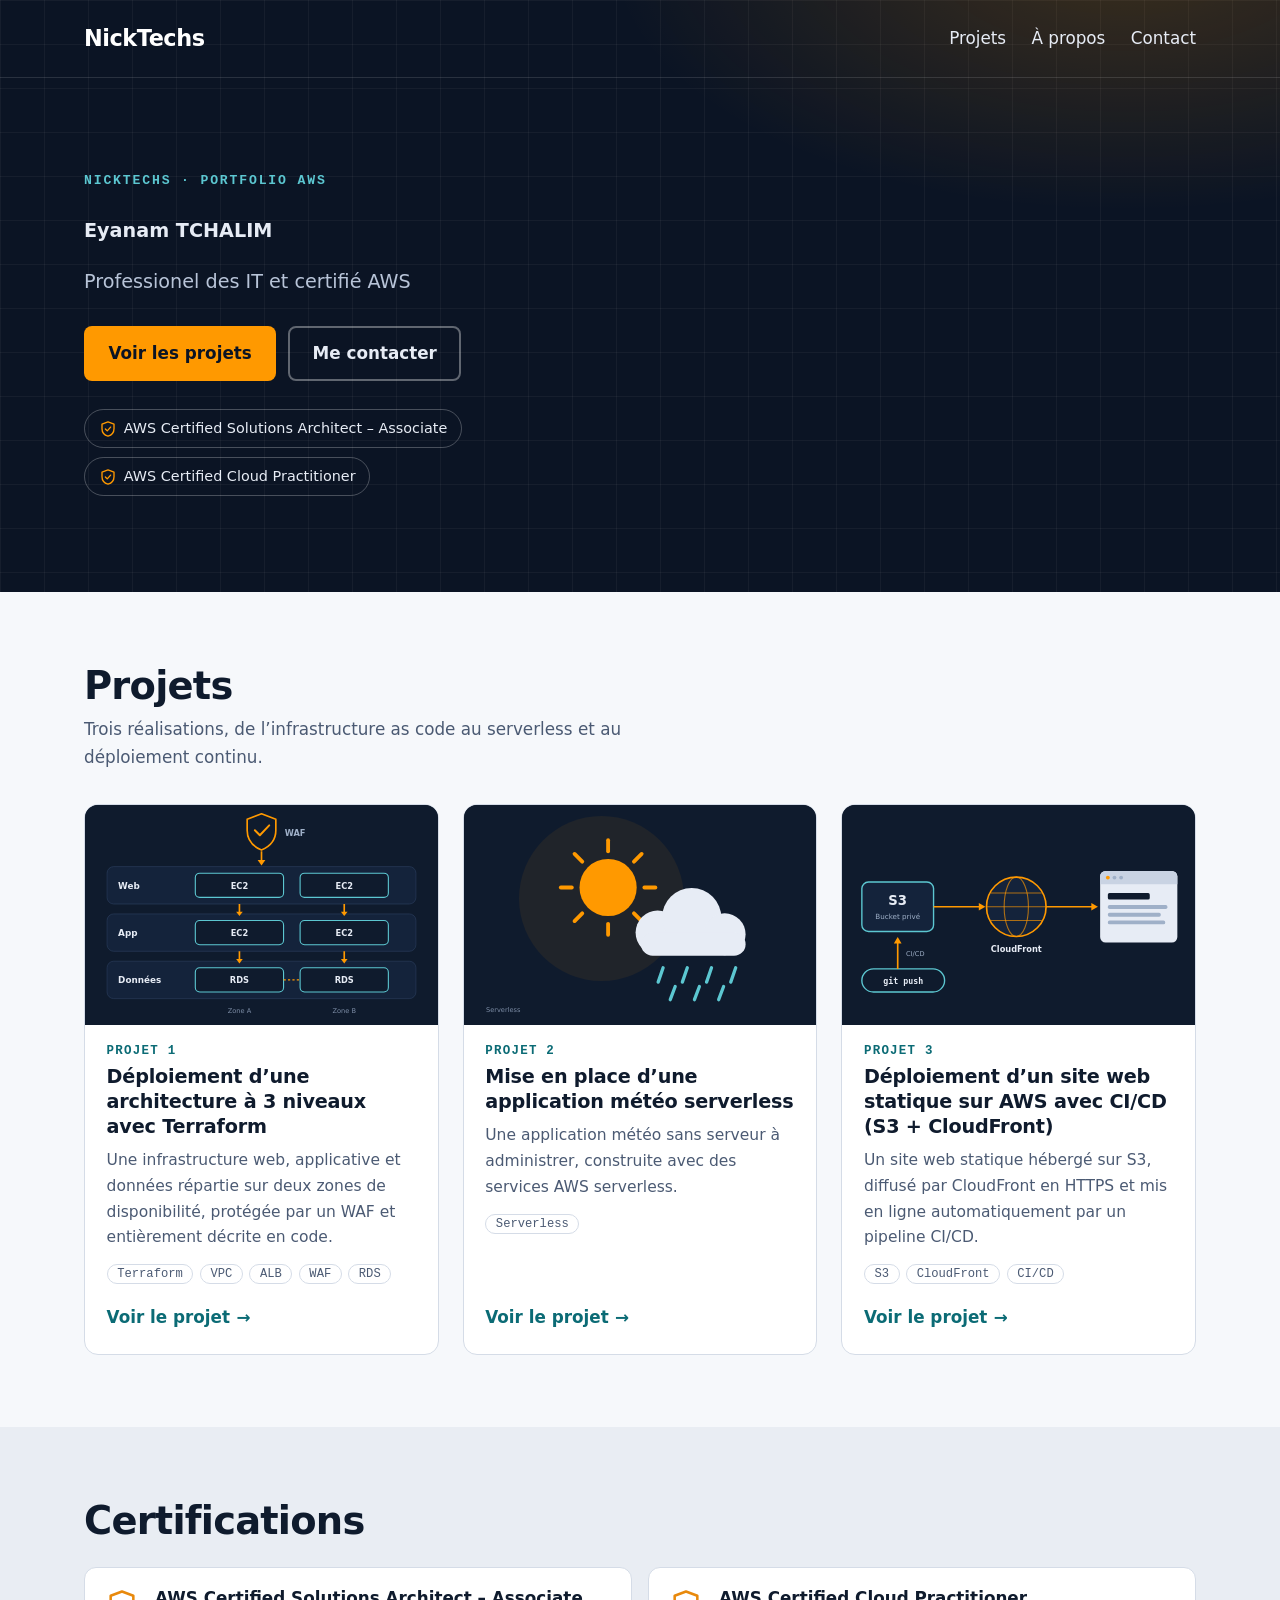
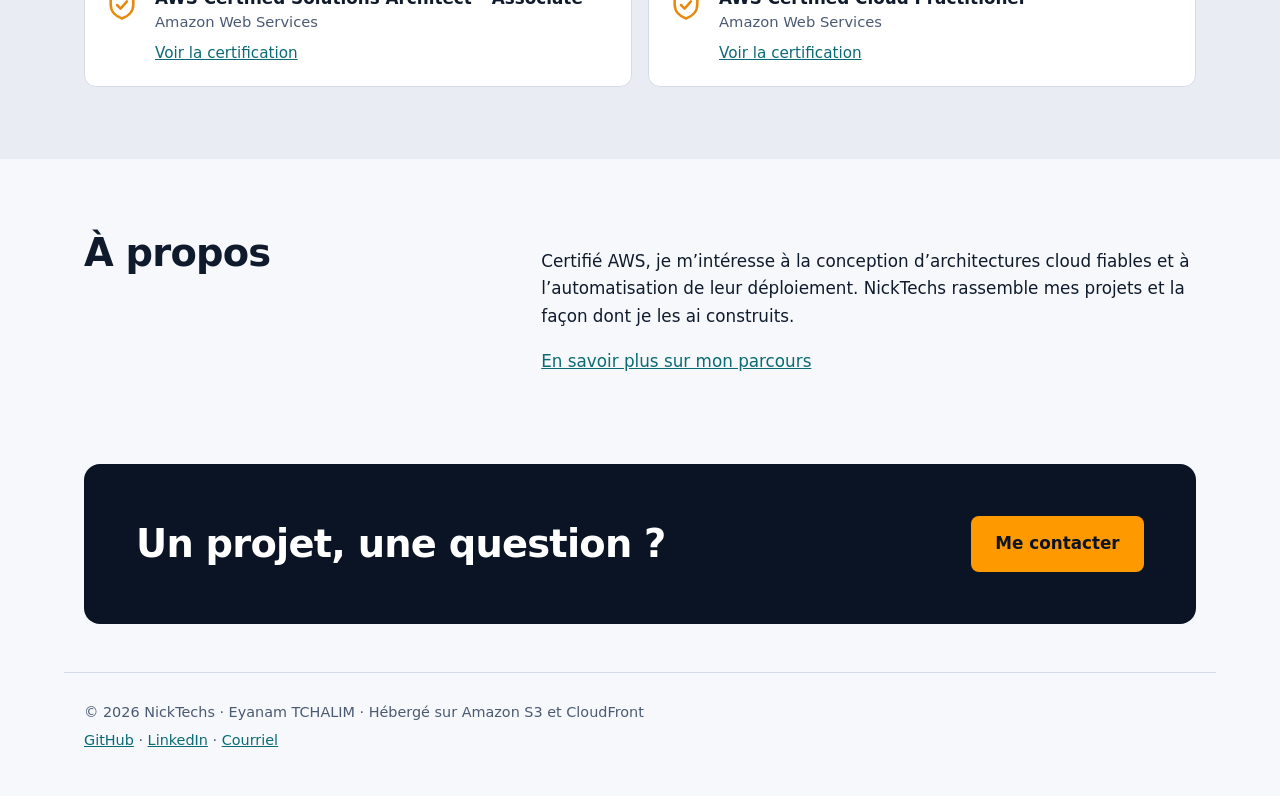
==== commit 4cfd6a7a: "update" ====
--- a/index.html
+++ b/index.html
@@ -27,7 +27,7 @@
 <section class="hero container">
   <div class="hero-text">
     <p class="eyebrow">NickTechs · Portfolio AWS</p>
-    <h3>Edouards <span>TCHALIM</span></h3>
+    <h3>Eyanam <span>TCHALIM</span></h3>
     <p class="lead">Professionel des IT et certifié AWS</p>
     <p class="cta"><a class="btn btn-primary" href="#projets">Voir les projets</a><a class="btn btn-ghost" href="contact.html">Me contacter</a></p>
     <ul class="cert-pills" aria-label="Certifications"><li><a href="https://aws.amazon.com/certification/certified-solutions-architect-associate/" rel="noopener"><svg viewBox="0 0 24 24" width="18" height="18" aria-hidden="true"><path d="M12 2.5 4 5.5v6c0 5 3.4 8.6 8 10 4.6-1.4 8-5 8-10v-6z" fill="none" stroke="currentColor" stroke-width="1.8" stroke-linejoin="round"/><path d="m8.5 12 2.5 2.5 4.5-5" fill="none" stroke="currentColor" stroke-width="1.8" stroke-linecap="round" stroke-linejoin="round"/></svg>AWS Certified Solutions Architect – Associate</a></li><li><a href="https://aws.amazon.com/certification/certified-cloud-practitioner/" rel="noopener"><svg viewBox="0 0 24 24" width="18" height="18" aria-hidden="true"><path d="M12 2.5 4 5.5v6c0 5 3.4 8.6 8 10 4.6-1.4 8-5 8-10v-6z" fill="none" stroke="currentColor" stroke-width="1.8" stroke-linejoin="round"/><path d="m8.5 12 2.5 2.5 4.5-5" fill="none" stroke="currentColor" stroke-width="1.8" stroke-linecap="round" stroke-linejoin="round"/></svg>AWS Certified Cloud Practitioner</a></li></ul>
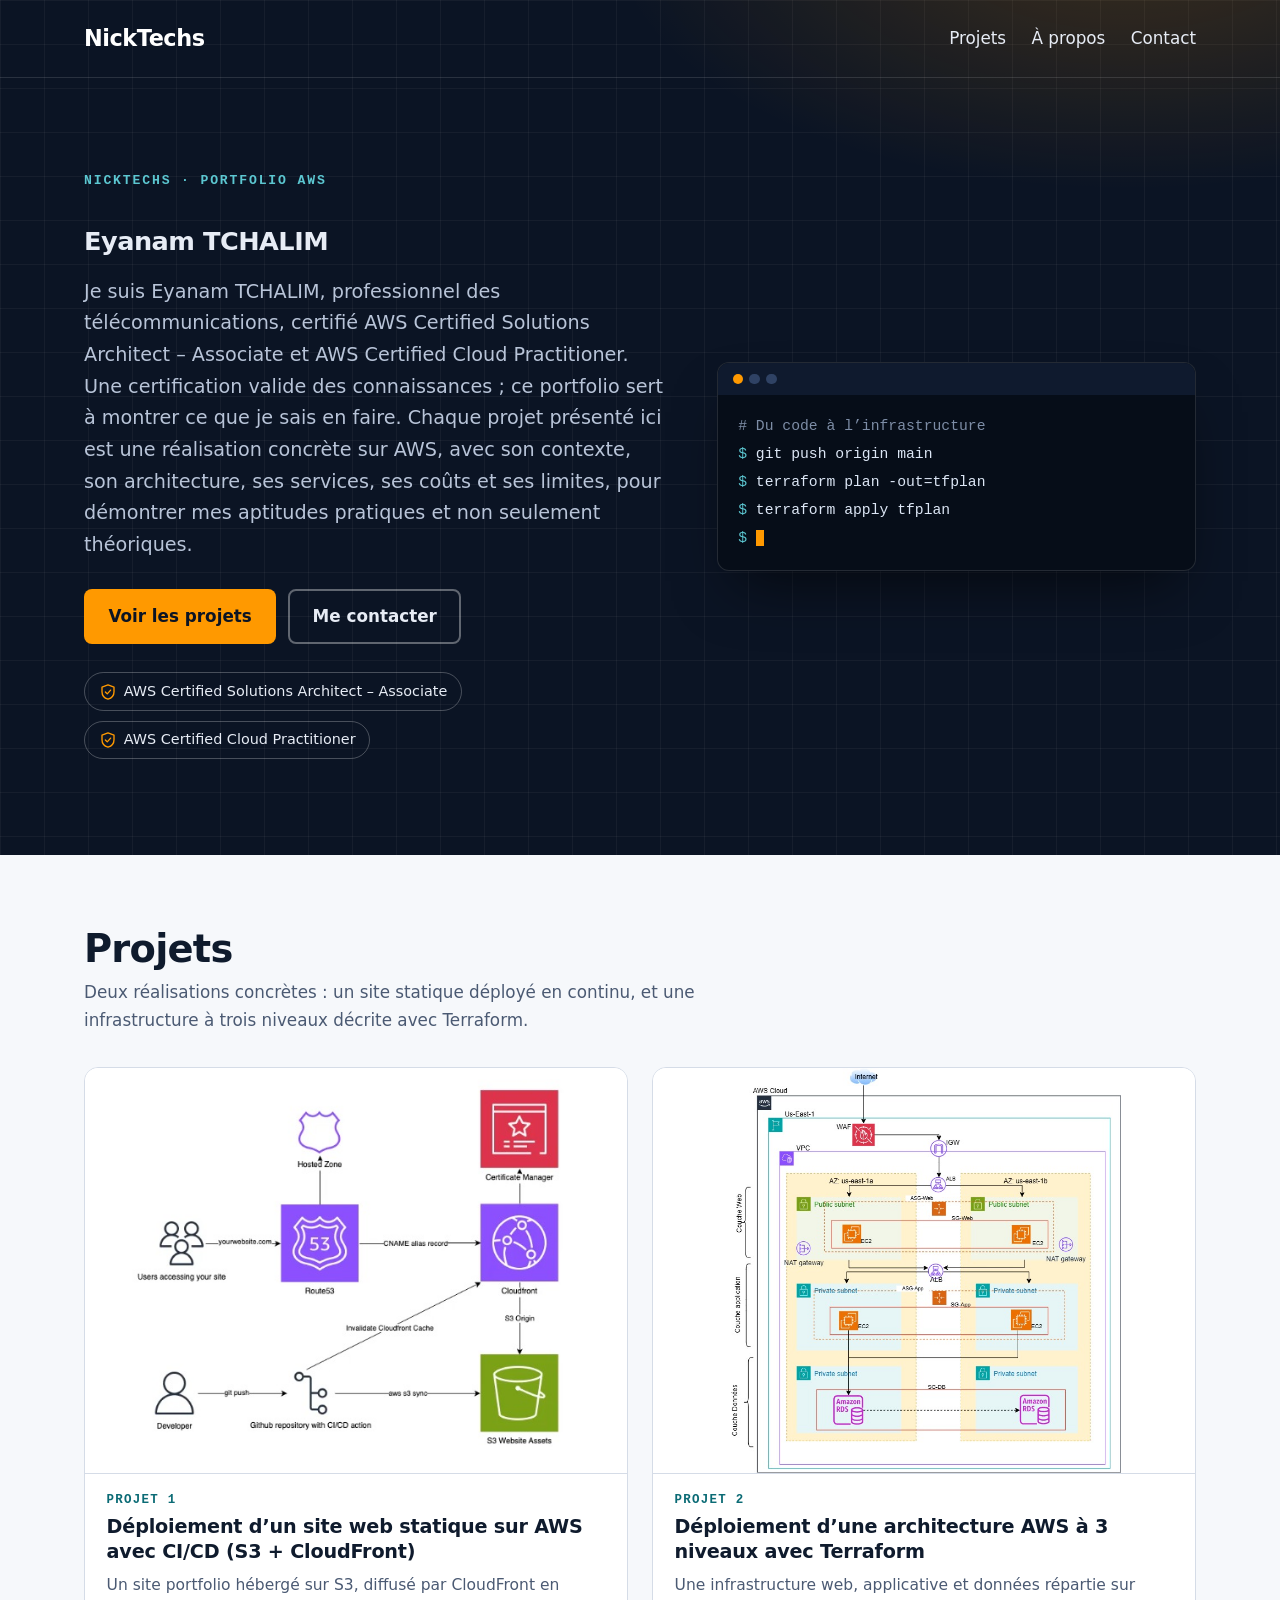
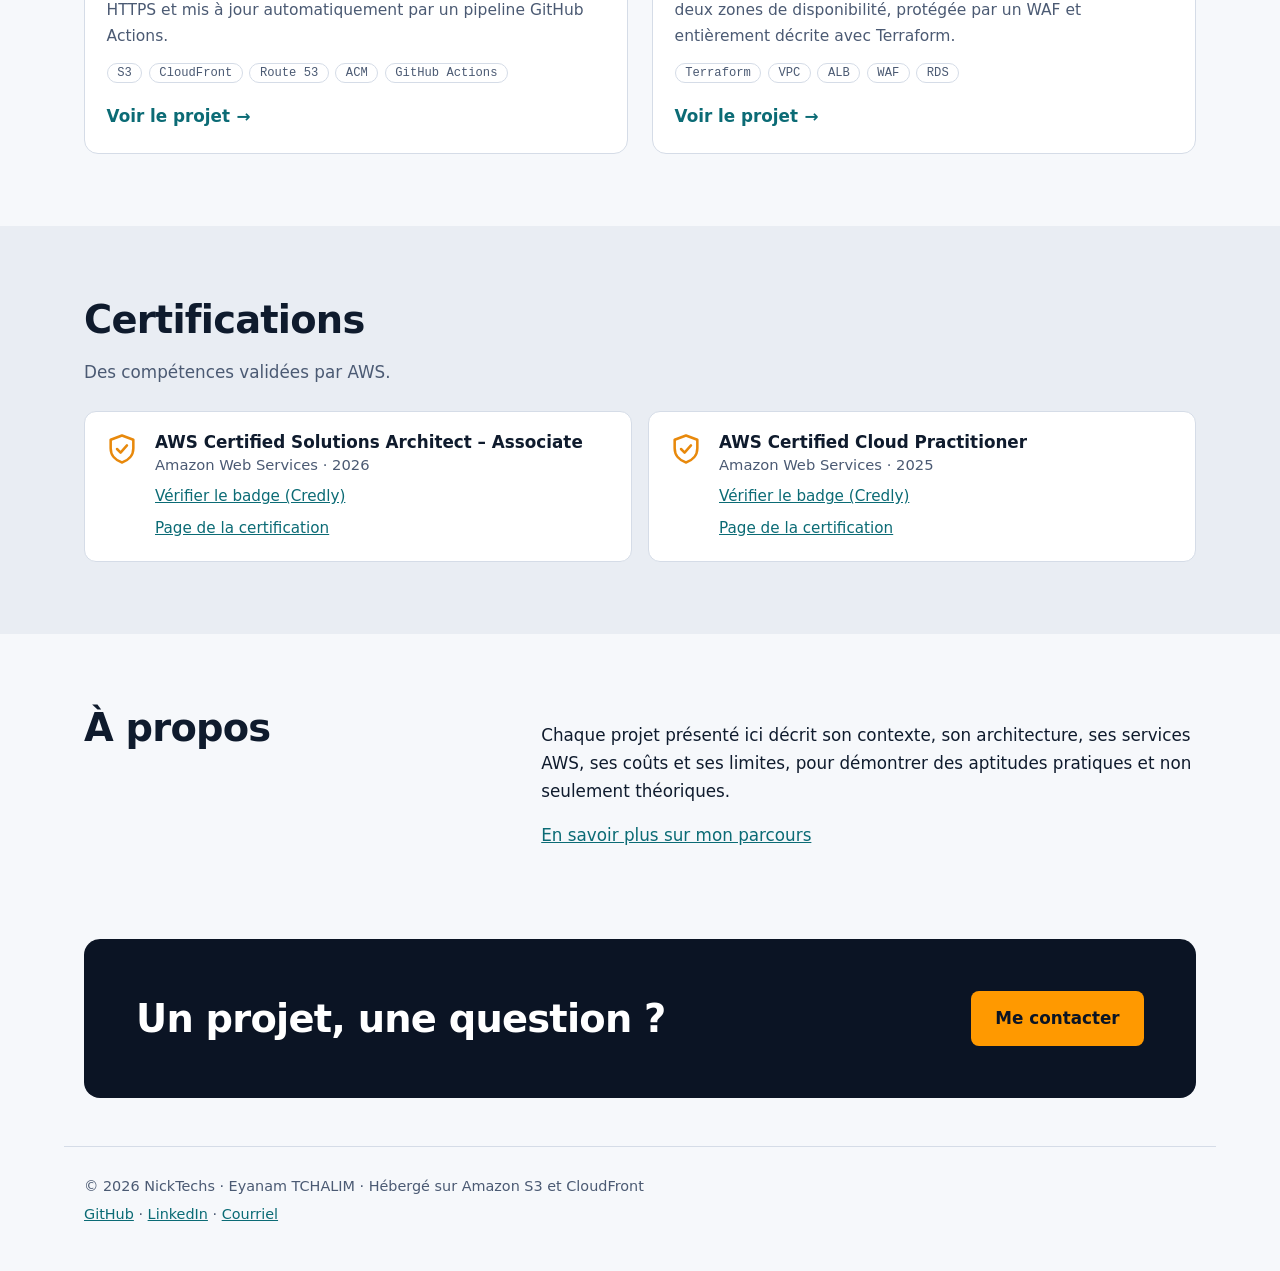
==== commit b757a3f1: "update site v2" ====
--- a/index.html
+++ b/index.html
@@ -1,105 +1,104 @@
-<!doctype html>
-<html lang="fr">
-<head>
-<meta charset="utf-8">
-<meta name="viewport" content="width=device-width, initial-scale=1">
-<title>NickTechs – Portfolio AWS d’Eyanam TCHALIM</title>
-<meta name="description" content="Portfolio AWS d’Eyanam TCHALIM, certifié AWS Solutions Architect – Associate et Cloud Practitioner&nbsp;: infrastructure as code, serverless et CI/CD.">
-<link rel="canonical" href="https://nicktechs.com/">
-<meta property="og:type" content="website">
-<meta property="og:title" content="NickTechs – Portfolio AWS d’Eyanam TCHALIM">
-<meta property="og:description" content="Architectures AWS résilientes, sécurisées et reproductibles&nbsp;: infrastructure as code, serverless et CI/CD.">
-<meta name="color-scheme" content="light dark">
-<link rel="icon" href="favicon.svg" type="image/svg+xml">
-<link rel="stylesheet" href="style.css">
-</head>
-<body>
-<!-- CONTENU À PERSONNALISER&nbsp;: courriel, liens GitHub et LinkedIn (voir README.md). -->
-<div class="hero-wrap">
-<header class="site-header">
-  <a class="brand" href="index.html">NickTechs</a>
-  <nav aria-label="Navigation principale">
-    <a href="index.html#projets">Projets</a>
-    <a href="a-propos.html">À propos</a>
-    <a href="contact.html">Contact</a>
-  </nav>
-</header>
-<section class="hero container">
-  <div class="hero-text">
-    <p class="eyebrow">NickTechs · Portfolio AWS</p>
-    <h3>Eyanam <span>TCHALIM</span></h3>
-    <p class="lead">Professionel des IT et certifié AWS</p>
-    <p class="cta"><a class="btn btn-primary" href="#projets">Voir les projets</a><a class="btn btn-ghost" href="contact.html">Me contacter</a></p>
-    <ul class="cert-pills" aria-label="Certifications"><li><a href="https://aws.amazon.com/certification/certified-solutions-architect-associate/" rel="noopener"><svg viewBox="0 0 24 24" width="18" height="18" aria-hidden="true"><path d="M12 2.5 4 5.5v6c0 5 3.4 8.6 8 10 4.6-1.4 8-5 8-10v-6z" fill="none" stroke="currentColor" stroke-width="1.8" stroke-linejoin="round"/><path d="m8.5 12 2.5 2.5 4.5-5" fill="none" stroke="currentColor" stroke-width="1.8" stroke-linecap="round" stroke-linejoin="round"/></svg>AWS Certified Solutions Architect – Associate</a></li><li><a href="https://aws.amazon.com/certification/certified-cloud-practitioner/" rel="noopener"><svg viewBox="0 0 24 24" width="18" height="18" aria-hidden="true"><path d="M12 2.5 4 5.5v6c0 5 3.4 8.6 8 10 4.6-1.4 8-5 8-10v-6z" fill="none" stroke="currentColor" stroke-width="1.8" stroke-linejoin="round"/><path d="m8.5 12 2.5 2.5 4.5-5" fill="none" stroke="currentColor" stroke-width="1.8" stroke-linecap="round" stroke-linejoin="round"/></svg>AWS Certified Cloud Practitioner</a></li></ul>
-  </div>
-  
-</section>
-</div>
-<main class="home">
-<section id="projets" class="section container">
-  <div class="section-head">
-    <h2>Projets</h2>
-    <p>Trois réalisations, de l’infrastructure as code au serverless et au déploiement continu.</p>
-  </div>
-  <ul class="cards">
-<li class="card">
-  <img src="images/thumb-3-tiers.svg" width="640" height="400" loading="lazy" alt="Illustration&nbsp;: trois couches (web, application, données) réparties sur deux zones, protégées par un WAF.">
-  <div class="card-body">
-    <p class="card-kicker">Projet 1</p>
-    <h3><a href="projet-infra-3-tiers-terraform.html">Déploiement d’une architecture à 3 niveaux avec Terraform</a></h3>
-    <p class="desc">Une infrastructure web, applicative et données répartie sur deux zones de disponibilité, protégée par un WAF et entièrement décrite en code.</p>
-    <ul class="chips" aria-label="Technologies"><li>Terraform</li><li>VPC</li><li>ALB</li><li>WAF</li><li>RDS</li></ul>
-    <span class="more" aria-hidden="true">Voir le projet</span>
-  </div>
-</li>
-<li class="card">
-  <img src="images/thumb-meteo.svg" width="640" height="400" loading="lazy" alt="Illustration&nbsp;: un soleil derrière un nuage de pluie.">
-  <div class="card-body">
-    <p class="card-kicker">Projet 2</p>
-    <h3><a href="projet-meteo-serverless.html">Mise en place d’une application météo serverless</a></h3>
-    <p class="desc">Une application météo sans serveur à administrer, construite avec des services AWS serverless.</p>
-    <ul class="chips" aria-label="Technologies"><li>Serverless</li></ul>
-    <span class="more" aria-hidden="true">Voir le projet</span>
-  </div>
-</li>
-<li class="card">
-  <img src="images/thumb-site-statique.svg" width="640" height="400" loading="lazy" alt="Illustration&nbsp;: un bucket S3, CloudFront et un navigateur, avec un push Git qui déclenche le déploiement.">
-  <div class="card-body">
-    <p class="card-kicker">Projet 3</p>
-    <h3><a href="projet-site-statique.html">Déploiement d’un site web statique sur AWS avec CI/CD (S3 + CloudFront)</a></h3>
-    <p class="desc">Un site web statique hébergé sur S3, diffusé par CloudFront en HTTPS et mis en ligne automatiquement par un pipeline CI/CD.</p>
-    <ul class="chips" aria-label="Technologies"><li>S3</li><li>CloudFront</li><li>CI/CD</li></ul>
-    <span class="more" aria-hidden="true">Voir le projet</span>
-  </div>
-</li>
-  </ul>
-</section>
-
-<section class="section band" aria-labelledby="certifs">
-  <div class="container">
-    <h2 id="certifs">Certifications</h2>
-    <ul class="cert-cards"><li class="cert-card"><span class="cert-ico"><svg viewBox="0 0 24 24" width="34" height="34" aria-hidden="true"><path d="M12 2.5 4 5.5v6c0 5 3.4 8.6 8 10 4.6-1.4 8-5 8-10v-6z" fill="none" stroke="currentColor" stroke-width="1.8" stroke-linejoin="round"/><path d="m8.5 12 2.5 2.5 4.5-5" fill="none" stroke="currentColor" stroke-width="1.8" stroke-linecap="round" stroke-linejoin="round"/></svg></span><div><strong>AWS Certified Solutions Architect – Associate</strong><span>Amazon Web Services</span><a href="https://aws.amazon.com/certification/certified-solutions-architect-associate/" rel="noopener">Voir la certification</a></div></li><li class="cert-card"><span class="cert-ico"><svg viewBox="0 0 24 24" width="34" height="34" aria-hidden="true"><path d="M12 2.5 4 5.5v6c0 5 3.4 8.6 8 10 4.6-1.4 8-5 8-10v-6z" fill="none" stroke="currentColor" stroke-width="1.8" stroke-linejoin="round"/><path d="m8.5 12 2.5 2.5 4.5-5" fill="none" stroke="currentColor" stroke-width="1.8" stroke-linecap="round" stroke-linejoin="round"/></svg></span><div><strong>AWS Certified Cloud Practitioner</strong><span>Amazon Web Services</span><a href="https://aws.amazon.com/certification/certified-cloud-practitioner/" rel="noopener">Voir la certification</a></div></li></ul>
-  </div>
-</section>
-
-<section class="section container split">
-  <h2>À propos</h2>
-  <div>
-    <p>Certifié AWS, je m’intéresse à la conception d’architectures cloud fiables et à l’automatisation de leur déploiement. NickTechs rassemble mes projets et la façon dont je les ai construits.</p>
-    <p><a href="a-propos.html">En savoir plus sur mon parcours</a></p>
-  </div>
-</section>
-
-<section class="container">
-  <div class="cta-block">
-    <h2>Un projet, une question&nbsp;?</h2>
-    <a class="btn btn-primary" href="contact.html">Me contacter</a>
-  </div>
-</section>
-</main>
-<footer class="site-footer wide">
-  <p>© 2026 NickTechs · Eyanam TCHALIM · Hébergé sur Amazon S3 et CloudFront</p>
-  <p><a href="https://github.com/votre-compte">GitHub</a> · <a href="https://www.linkedin.com/in/votre-profil">LinkedIn</a> · <a href="mailto:vous@exemple.com">Courriel</a></p>
-</footer>
-</body>
-</html>
+<!doctype html>
+<html lang="fr">
+<head>
+<meta charset="utf-8">
+<meta name="viewport" content="width=device-width, initial-scale=1">
+<title>NickTechs – Portfolio AWS d’Eyanam TCHALIM</title>
+<meta name="description" content="Portfolio AWS d’Eyanam TCHALIM, certifié AWS Solutions Architect – Associate et Cloud Practitioner&nbsp;: un site statique avec CI/CD sur S3 et CloudFront, et une architecture 3 niveaux avec Terraform.">
+<link rel="canonical" href="https://nicktechs.com/">
+<meta property="og:type" content="website">
+<meta property="og:title" content="NickTechs – Portfolio AWS d’Eyanam TCHALIM">
+<meta property="og:description" content="Portfolio AWS d’Eyanam TCHALIM, certifié AWS Solutions Architect – Associate et Cloud Practitioner&nbsp;: un site statique avec CI/CD sur S3 et CloudFront, et une architecture 3 niveaux avec Terraform.">
+<meta name="color-scheme" content="light dark">
+<link rel="icon" href="favicon.svg" type="image/svg+xml">
+<link rel="stylesheet" href="style.css">
+</head>
+<body>
+<div class="hero-wrap">
+<header class="site-header">
+  <a class="brand" href="index.html">NickTechs</a>
+  <nav aria-label="Navigation principale">
+    <a href="index.html#projets">Projets</a>
+    <a href="a-propos.html">À propos</a>
+    <a href="contact.html">Contact</a>
+  </nav>
+</header>
+<section class="hero container">
+  <div class="hero-text">
+    <p class="eyebrow">NickTechs · Portfolio AWS</p>
+    <h2>Eyanam <span>TCHALIM</span></h2>
+    <p class="lead">Je suis Eyanam TCHALIM, professionnel des télécommunications, certifié AWS Certified Solutions Architect – Associate et AWS Certified Cloud Practitioner. Une certification valide des connaissances&nbsp;; ce portfolio sert à montrer ce que je sais en faire. Chaque projet présenté ici est une réalisation concrète sur AWS, avec son contexte, son architecture, ses services, ses coûts et ses limites, pour démontrer mes aptitudes pratiques et non seulement théoriques.</p>
+    <p class="cta"><a class="btn btn-primary" href="#projets">Voir les projets</a><a class="btn btn-ghost" href="contact.html">Me contacter</a></p>
+    <ul class="cert-pills" aria-label="Certifications"><li><a href="https://www.credly.com/earner/earned/badge/46c0138f-5f39-4221-99d3-cf5882243e16" rel="noopener"><svg viewBox="0 0 24 24" width="18" height="18" aria-hidden="true"><path d="M12 2.5 4 5.5v6c0 5 3.4 8.6 8 10 4.6-1.4 8-5 8-10v-6z" fill="none" stroke="currentColor" stroke-width="1.8" stroke-linejoin="round"/><path d="m8.5 12 2.5 2.5 4.5-5" fill="none" stroke="currentColor" stroke-width="1.8" stroke-linecap="round" stroke-linejoin="round"/></svg>AWS Certified Solutions Architect – Associate</a></li><li><a href="https://www.credly.com/earner/earned/badge/d14193d7-463e-42ba-a0a4-a3789cb0c97e" rel="noopener"><svg viewBox="0 0 24 24" width="18" height="18" aria-hidden="true"><path d="M12 2.5 4 5.5v6c0 5 3.4 8.6 8 10 4.6-1.4 8-5 8-10v-6z" fill="none" stroke="currentColor" stroke-width="1.8" stroke-linejoin="round"/><path d="m8.5 12 2.5 2.5 4.5-5" fill="none" stroke="currentColor" stroke-width="1.8" stroke-linecap="round" stroke-linejoin="round"/></svg>AWS Certified Cloud Practitioner</a></li></ul>
+  </div>
+  <div class="hero-visual" aria-hidden="true">
+    <div class="terminal">
+      <div class="terminal-bar"><i></i><i></i><i></i></div>
+<pre><span class="c"># Du code à l’infrastructure</span>
+<span class="p">$</span> git push origin main
+<span class="p">$</span> terraform plan -out=tfplan
+<span class="p">$</span> terraform apply tfplan
+<span class="p">$</span> <span class="cursor"></span></pre>
+    </div>
+  </div>
+</section>
+</div>
+<main class="home">
+<section id="projets" class="section container">
+  <div class="section-head">
+    <h2>Projets</h2>
+    <p>Deux réalisations concrètes&nbsp;: un site statique déployé en continu, et une infrastructure à trois niveaux décrite avec Terraform.</p>
+  </div>
+  <ul class="cards">
+<li class="card">
+  <img src="images/site-statique-architecture.jpg" width="640" height="451" loading="lazy" alt="Schéma d’architecture&nbsp;: des utilisateurs interrogent Route 53, qui renvoie vers CloudFront. CloudFront utilise Certificate Manager et lit un compartiment S3. Un développeur pousse son code vers GitHub, dont le pipeline synchronise S3 et invalide le cache CloudFront.">
+  <div class="card-body">
+    <p class="card-kicker">Projet 1</p>
+    <h3><a href="projet-site-statique.html">Déploiement d’un site web statique sur AWS avec CI/CD (S3 + CloudFront)</a></h3>
+    <p class="desc">Un site portfolio hébergé sur S3, diffusé par CloudFront en HTTPS et mis à jour automatiquement par un pipeline GitHub Actions.</p>
+    <ul class="chips" aria-label="Technologies"><li>S3</li><li>CloudFront</li><li>Route 53</li><li>ACM</li><li>GitHub Actions</li></ul>
+    <span class="more" aria-hidden="true">Voir le projet</span>
+  </div>
+</li>
+<li class="card">
+  <img src="images/3-tiers-architecture.jpg" width="705" height="727" loading="lazy" alt="Schéma d’architecture&nbsp;: Internet, WAF et Internet Gateway mènent à un Application Load Balancer public. Dans un VPC réparti sur les zones us-east-1a et us-east-1b, la couche web (EC2 en Auto Scaling dans des sous-réseaux publics, avec NAT Gateways) envoie le trafic vers un ALB interne, qui dessert la couche application (EC2 en Auto Scaling dans des sous-réseaux privés), puis la couche données (Amazon RDS en réplication entre les deux zones).">
+  <div class="card-body">
+    <p class="card-kicker">Projet 2</p>
+    <h3><a href="projet-infra-3-tiers-terraform.html">Déploiement d’une architecture AWS à 3 niveaux avec Terraform</a></h3>
+    <p class="desc">Une infrastructure web, applicative et données répartie sur deux zones de disponibilité, protégée par un WAF et entièrement décrite avec Terraform.</p>
+    <ul class="chips" aria-label="Technologies"><li>Terraform</li><li>VPC</li><li>ALB</li><li>WAF</li><li>RDS</li></ul>
+    <span class="more" aria-hidden="true">Voir le projet</span>
+  </div>
+</li>
+  </ul>
+</section>
+
+<section class="section band" aria-labelledby="certifs">
+  <div class="container">
+    <h2 id="certifs">Certifications</h2>
+    <p class="muted">Des compétences validées par AWS.</p>
+    <ul class="cert-cards"><li class="cert-card"><span class="cert-ico"><svg viewBox="0 0 24 24" width="34" height="34" aria-hidden="true"><path d="M12 2.5 4 5.5v6c0 5 3.4 8.6 8 10 4.6-1.4 8-5 8-10v-6z" fill="none" stroke="currentColor" stroke-width="1.8" stroke-linejoin="round"/><path d="m8.5 12 2.5 2.5 4.5-5" fill="none" stroke="currentColor" stroke-width="1.8" stroke-linecap="round" stroke-linejoin="round"/></svg></span><div><strong>AWS Certified Solutions Architect – Associate</strong><span>Amazon Web Services · 2026</span><a href="https://www.credly.com/earner/earned/badge/46c0138f-5f39-4221-99d3-cf5882243e16" rel="noopener">Vérifier le badge (Credly)</a><a href="https://aws.amazon.com/certification/certified-solutions-architect-associate/" rel="noopener">Page de la certification</a></div></li><li class="cert-card"><span class="cert-ico"><svg viewBox="0 0 24 24" width="34" height="34" aria-hidden="true"><path d="M12 2.5 4 5.5v6c0 5 3.4 8.6 8 10 4.6-1.4 8-5 8-10v-6z" fill="none" stroke="currentColor" stroke-width="1.8" stroke-linejoin="round"/><path d="m8.5 12 2.5 2.5 4.5-5" fill="none" stroke="currentColor" stroke-width="1.8" stroke-linecap="round" stroke-linejoin="round"/></svg></span><div><strong>AWS Certified Cloud Practitioner</strong><span>Amazon Web Services · 2025</span><a href="https://www.credly.com/earner/earned/badge/d14193d7-463e-42ba-a0a4-a3789cb0c97e" rel="noopener">Vérifier le badge (Credly)</a><a href="https://aws.amazon.com/certification/certified-cloud-practitioner/" rel="noopener">Page de la certification</a></div></li></ul>
+  </div>
+</section>
+
+<section class="section container split">
+  <h2>À propos</h2>
+  <div>
+    <p>Chaque projet présenté ici décrit son contexte, son architecture, ses services AWS, ses coûts et ses limites, pour démontrer des aptitudes pratiques et non seulement théoriques.</p>
+    <p><a href="a-propos.html">En savoir plus sur mon parcours</a></p>
+  </div>
+</section>
+
+<section class="container">
+  <div class="cta-block">
+    <h2>Un projet, une question&nbsp;?</h2>
+    <a class="btn btn-primary" href="contact.html">Me contacter</a>
+  </div>
+</section>
+</main>
+<footer class="site-footer wide">
+  <p>© 2026 NickTechs · Eyanam TCHALIM · Hébergé sur Amazon S3 et CloudFront</p>
+  <p><a href="https://github.com/eyanamt">GitHub</a> · <a href="https://www.linkedin.com/in/eyanam-t-173402416/">LinkedIn</a> · <a href="mailto:tchalimyannick@gmail.com">Courriel</a></p>
+</footer>
+</body>
+</html>
--- a/style.css
+++ b/style.css
@@ -103,7 +103,7 @@
 .eyebrow { margin: 0 0 1.25rem; color: #5cc7d1; font: 600 .82rem/1 ui-monospace, "SF Mono", Menlo, Consolas, monospace; letter-spacing: .14em; text-transform: uppercase; }
 .hero h1 { margin: 0 0 1.25rem; font-size: clamp(2.8rem, 8vw, 5.4rem); font-weight: 800; letter-spacing: -.035em; line-height: 1; }
 .hero h1 span { color: #ff9900; }
-.hero .lead { max-width: 34rem; color: #b8c4d8; }
+.hero .lead { max-width: 38rem; color: #b8c4d8; }
 .cta { display: flex; flex-wrap: wrap; gap: .75rem; margin: 1.75rem 0; }
 .btn { display: inline-block; padding: .75rem 1.4rem; border: 2px solid transparent; border-radius: 8px; font-weight: 600; text-decoration: none; }
 .btn-primary { background: #ff9900; color: #0b1424; }
@@ -133,10 +133,10 @@
 .section-head { max-width: 40rem; margin-bottom: 2rem; }
 .section-head p { margin: 0; color: var(--muted); }
 
-.cards { display: grid; grid-template-columns: repeat(auto-fit, minmax(17rem, 1fr)); gap: 1.5rem; margin: 0; padding: 0; list-style: none; }
+.cards { display: grid; grid-template-columns: repeat(auto-fit, minmax(20rem, 1fr)); gap: 1.5rem; margin: 0; padding: 0; list-style: none; }
 .card { position: relative; display: flex; flex-direction: column; overflow: hidden; background: var(--surface); border: 1px solid var(--line); border-radius: 14px; transition: transform .2s, box-shadow .2s, border-color .2s; }
 .card:hover, .card:focus-within { transform: translateY(-4px); border-color: var(--accent); box-shadow: 0 18px 40px -22px rgba(15,27,45,.5); }
-.card img { display: block; width: 100%; height: auto; aspect-ratio: 8 / 5; background: #0f1b2d; }
+.card img { display: block; width: 100%; height: auto; aspect-ratio: 4 / 3; object-fit: contain; background: #fff; border-bottom: 1px solid var(--line); }
 .card-body { display: flex; flex: 1; flex-direction: column; gap: .5rem; padding: 1.25rem 1.35rem 1.4rem; }
 .card-kicker { margin: 0; color: var(--accent); font: 600 .78rem/1 ui-monospace, "SF Mono", Menlo, Consolas, monospace; letter-spacing: .1em; text-transform: uppercase; }
 .card h3 { margin: 0; font-size: 1.2rem; line-height: 1.3; letter-spacing: -.01em; }
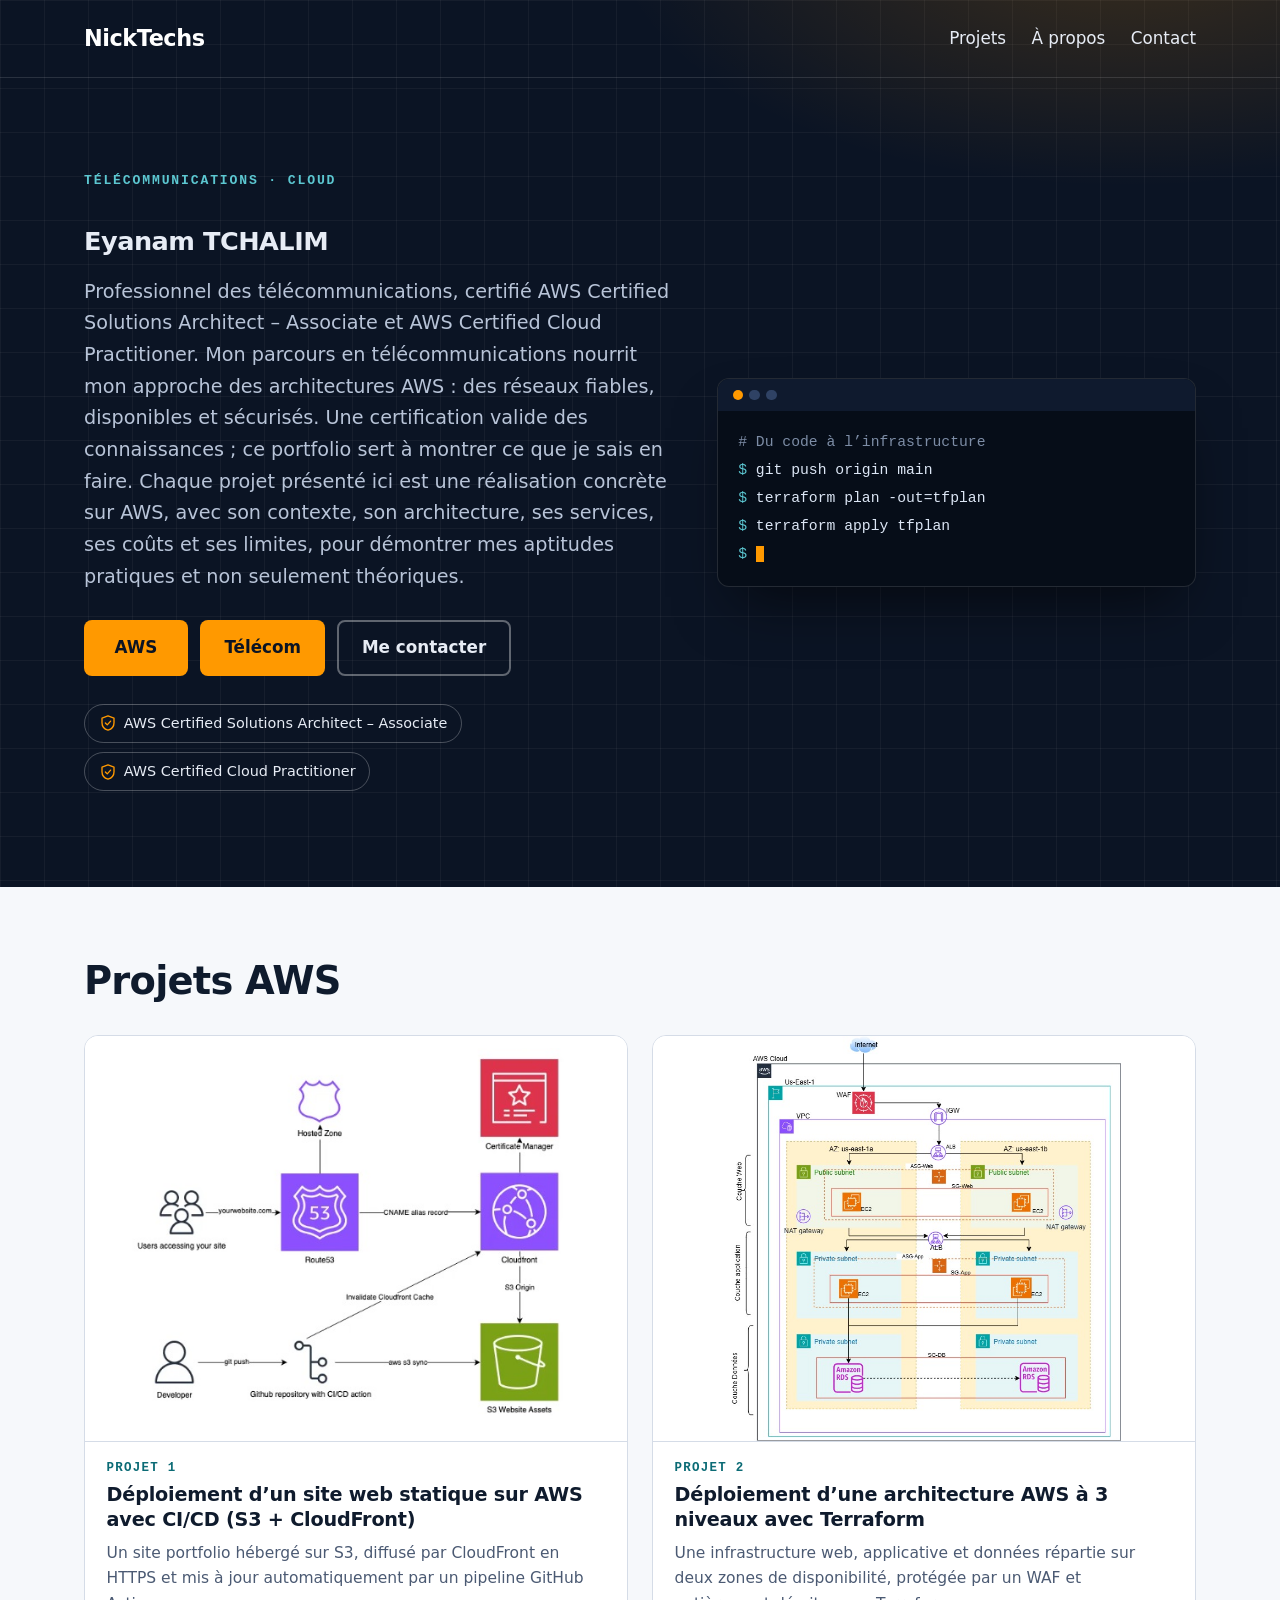
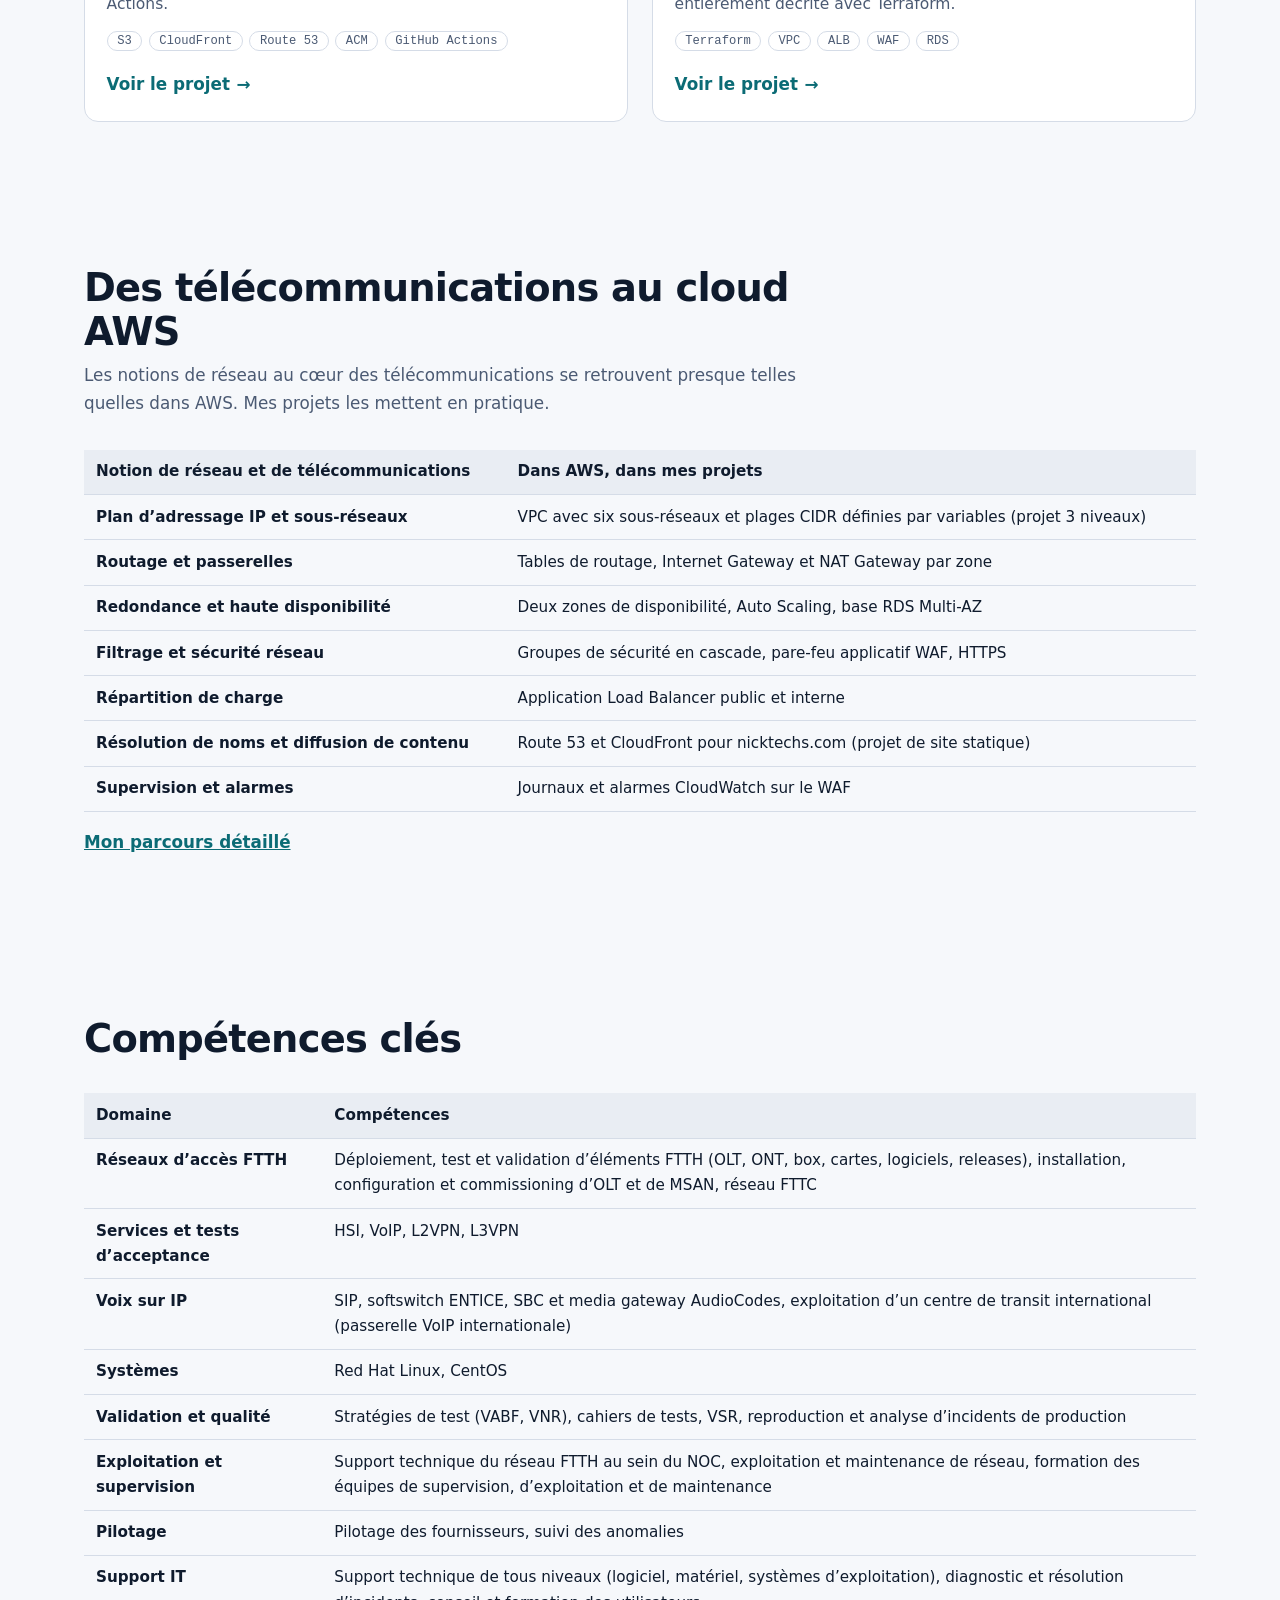
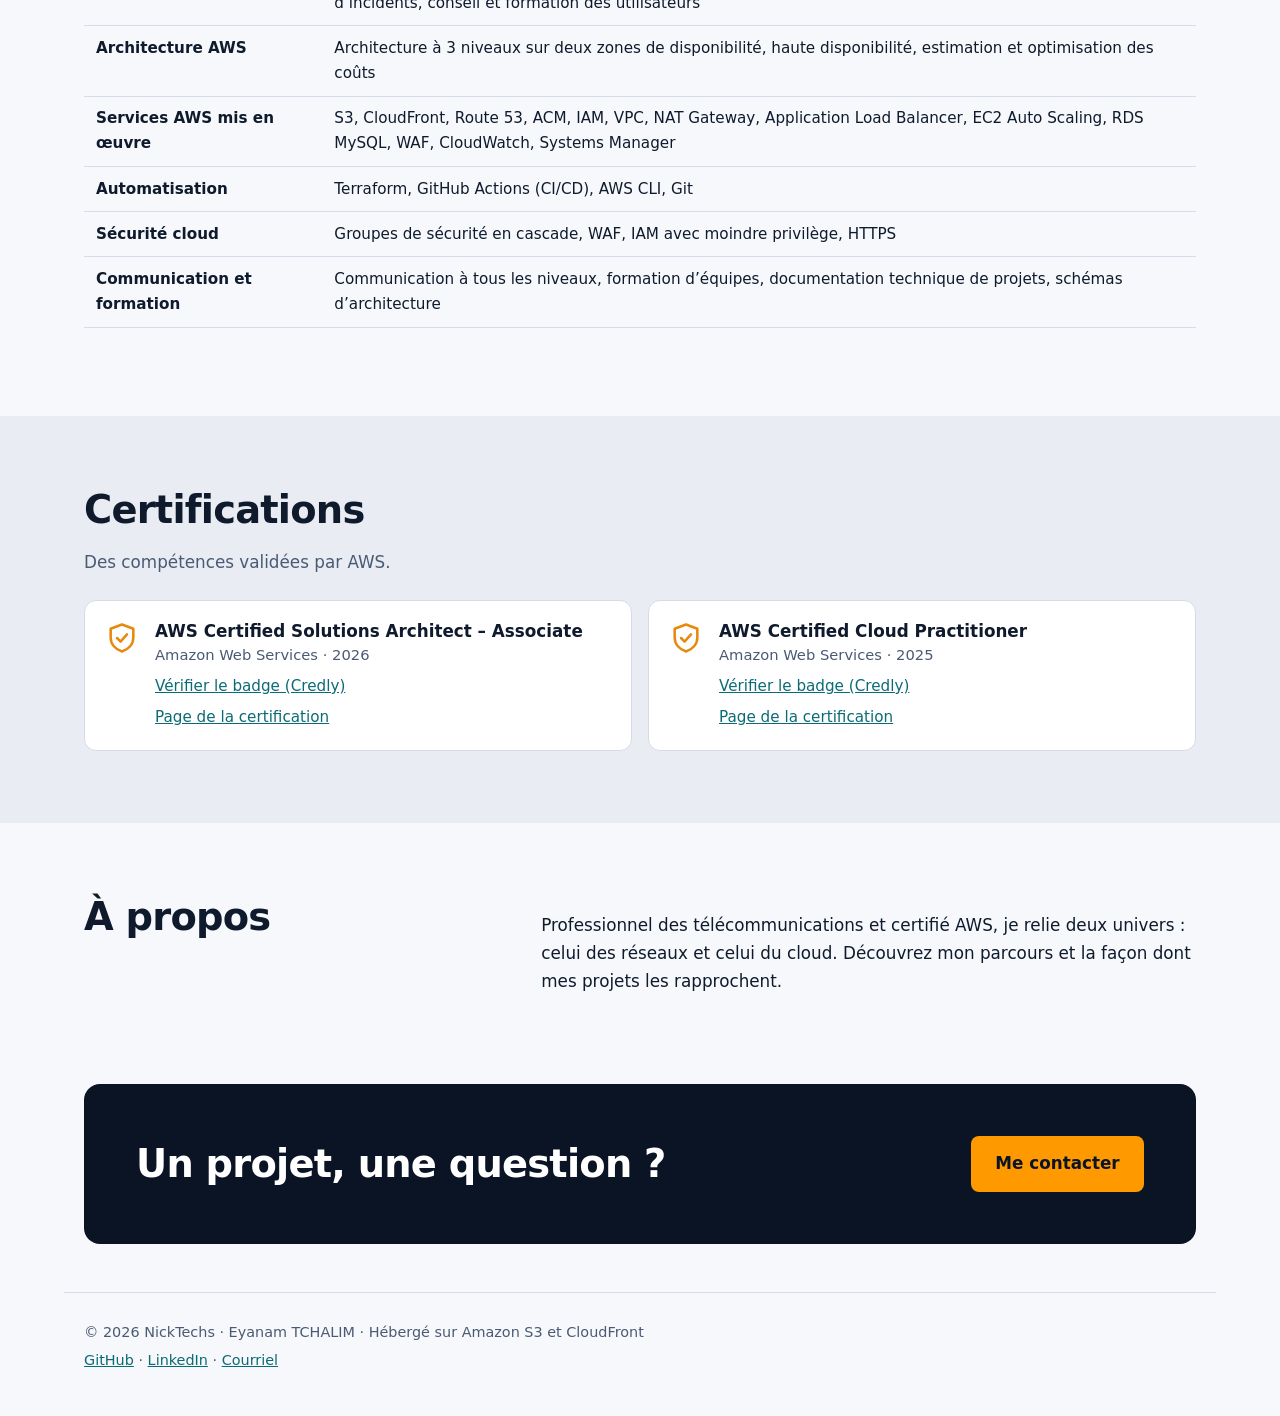
==== commit 3c2c5fe2: "website update" ====
--- a/index.html
+++ b/index.html
@@ -3,12 +3,12 @@
 <head>
 <meta charset="utf-8">
 <meta name="viewport" content="width=device-width, initial-scale=1">
-<title>NickTechs – Portfolio AWS d’Eyanam TCHALIM</title>
-<meta name="description" content="Portfolio AWS d’Eyanam TCHALIM, certifié AWS Solutions Architect – Associate et Cloud Practitioner&nbsp;: un site statique avec CI/CD sur S3 et CloudFront, et une architecture 3 niveaux avec Terraform.">
+<title>NickTechs – Eyanam TCHALIM, ingénieur télécoms certifié AWS</title>
+<meta name="description" content="Portfolio AWS d’Eyanam TCHALIM, ingénieur en télécommunications certifié AWS Solutions Architect – Associate et Cloud Practitioner&nbsp;: un site statique avec CI/CD sur S3 et CloudFront, et une architecture 3 niveaux avec Terraform.">
 <link rel="canonical" href="https://nicktechs.com/">
 <meta property="og:type" content="website">
-<meta property="og:title" content="NickTechs – Portfolio AWS d’Eyanam TCHALIM">
-<meta property="og:description" content="Portfolio AWS d’Eyanam TCHALIM, certifié AWS Solutions Architect – Associate et Cloud Practitioner&nbsp;: un site statique avec CI/CD sur S3 et CloudFront, et une architecture 3 niveaux avec Terraform.">
+<meta property="og:title" content="NickTechs – Eyanam TCHALIM, ingénieur télécoms certifié AWS">
+<meta property="og:description" content="Portfolio AWS d’Eyanam TCHALIM, ingénieur en télécommunications certifié AWS Solutions Architect – Associate et Cloud Practitioner&nbsp;: un site statique avec CI/CD sur S3 et CloudFront, et une architecture 3 niveaux avec Terraform.">
 <meta name="color-scheme" content="light dark">
 <link rel="icon" href="favicon.svg" type="image/svg+xml">
 <link rel="stylesheet" href="style.css">
@@ -25,10 +25,11 @@
 </header>
 <section class="hero container">
   <div class="hero-text">
-    <p class="eyebrow">NickTechs · Portfolio AWS</p>
+    <p class="eyebrow">Télécommunications · Cloud</p>
     <h2>Eyanam <span>TCHALIM</span></h2>
-    <p class="lead">Je suis Eyanam TCHALIM, professionnel des télécommunications, certifié AWS Certified Solutions Architect – Associate et AWS Certified Cloud Practitioner. Une certification valide des connaissances&nbsp;; ce portfolio sert à montrer ce que je sais en faire. Chaque projet présenté ici est une réalisation concrète sur AWS, avec son contexte, son architecture, ses services, ses coûts et ses limites, pour démontrer mes aptitudes pratiques et non seulement théoriques.</p>
-    <p class="cta"><a class="btn btn-primary" href="#projets">Voir les projets</a><a class="btn btn-ghost" href="contact.html">Me contacter</a></p>
+    <p class="lead">Professionnel des télécommunications, certifié AWS Certified Solutions Architect – Associate et AWS Certified Cloud Practitioner. Mon parcours en télécommunications nourrit mon approche des architectures AWS&nbsp;: des réseaux fiables, disponibles et sécurisés.
+    Une certification valide des connaissances&nbsp;; ce portfolio sert à montrer ce que je sais en faire. Chaque projet présenté ici est une réalisation concrète sur AWS, avec son contexte, son architecture, ses services, ses coûts et ses limites, pour démontrer mes aptitudes pratiques et non seulement théoriques.</p>
+    <p class="cta"><a class="btn btn-primary" href="#projets" aria-label="AWS&nbsp;: mes projets et certifications">AWS</a><a class="btn btn-primary" href="#parcours" aria-label="Télécom&nbsp;: mon parcours en télécommunications">Télécom</a><a class="btn btn-ghost" href="contact.html">Me contacter</a></p>
     <ul class="cert-pills" aria-label="Certifications"><li><a href="https://www.credly.com/earner/earned/badge/46c0138f-5f39-4221-99d3-cf5882243e16" rel="noopener"><svg viewBox="0 0 24 24" width="18" height="18" aria-hidden="true"><path d="M12 2.5 4 5.5v6c0 5 3.4 8.6 8 10 4.6-1.4 8-5 8-10v-6z" fill="none" stroke="currentColor" stroke-width="1.8" stroke-linejoin="round"/><path d="m8.5 12 2.5 2.5 4.5-5" fill="none" stroke="currentColor" stroke-width="1.8" stroke-linecap="round" stroke-linejoin="round"/></svg>AWS Certified Solutions Architect – Associate</a></li><li><a href="https://www.credly.com/earner/earned/badge/d14193d7-463e-42ba-a0a4-a3789cb0c97e" rel="noopener"><svg viewBox="0 0 24 24" width="18" height="18" aria-hidden="true"><path d="M12 2.5 4 5.5v6c0 5 3.4 8.6 8 10 4.6-1.4 8-5 8-10v-6z" fill="none" stroke="currentColor" stroke-width="1.8" stroke-linejoin="round"/><path d="m8.5 12 2.5 2.5 4.5-5" fill="none" stroke="currentColor" stroke-width="1.8" stroke-linecap="round" stroke-linejoin="round"/></svg>AWS Certified Cloud Practitioner</a></li></ul>
   </div>
   <div class="hero-visual" aria-hidden="true">
@@ -46,8 +47,7 @@
 <main class="home">
 <section id="projets" class="section container">
   <div class="section-head">
-    <h2>Projets</h2>
-    <p>Deux réalisations concrètes&nbsp;: un site statique déployé en continu, et une infrastructure à trois niveaux décrite avec Terraform.</p>
+    <h2>Projets AWS</h2>
   </div>
   <ul class="cards">
 <li class="card">
@@ -73,6 +73,42 @@
   </ul>
 </section>
 
+<section id="parcours" class="section container" aria-labelledby="telecom">
+  <div class="section-head">
+    <h2 id="telecom">Des télécommunications au cloud AWS</h2>
+    <p>Les notions de réseau au cœur des télécommunications se retrouvent presque telles quelles dans AWS. Mes projets les mettent en pratique.</p>
+  </div>
+  <div class="table-wrap"><table><thead><tr><th scope="col">Notion de réseau et de télécommunications</th><th scope="col">Dans AWS, dans mes projets</th></tr></thead><tbody>
+<tr><th scope="row">Plan d’adressage IP et sous-réseaux</th><td>VPC avec six sous-réseaux et plages CIDR définies par variables (projet 3 niveaux)</td></tr>
+<tr><th scope="row">Routage et passerelles</th><td>Tables de routage, Internet Gateway et NAT Gateway par zone</td></tr>
+<tr><th scope="row">Redondance et haute disponibilité</th><td>Deux zones de disponibilité, Auto Scaling, base RDS Multi-AZ</td></tr>
+<tr><th scope="row">Filtrage et sécurité réseau</th><td>Groupes de sécurité en cascade, pare-feu applicatif WAF, HTTPS</td></tr>
+<tr><th scope="row">Répartition de charge</th><td>Application Load Balancer public et interne</td></tr>
+<tr><th scope="row">Résolution de noms et diffusion de contenu</th><td>Route 53 et CloudFront pour nicktechs.com (projet de site statique)</td></tr>
+<tr><th scope="row">Supervision et alarmes</th><td>Journaux et alarmes CloudWatch sur le WAF</td></tr>
+</tbody></table></div>
+  <p><a href="a-propos.html">Mon parcours détaillé</a></p>
+</section>
+<section id="competences" class="section container" aria-labelledby="comp">
+  <div class="section-head">
+    <h2 id="comp">Compétences clés</h2>
+  </div>
+  <div class="table-wrap"><table><thead><tr><th scope="col">Domaine</th><th scope="col">Compétences</th></tr></thead><tbody>
+<tr><th scope="row">Réseaux d’accès FTTH</th><td>Déploiement, test et validation d’éléments FTTH (OLT, ONT, box, cartes, logiciels, releases), installation, configuration et commissioning d’OLT et de MSAN, réseau FTTC</td></tr>
+<tr><th scope="row">Services et tests d’acceptance</th><td>HSI, VoIP, L2VPN, L3VPN</td></tr>
+<tr><th scope="row">Voix sur IP</th><td>SIP, softswitch ENTICE, SBC et media gateway AudioCodes, exploitation d’un centre de transit international (passerelle VoIP internationale)</td></tr>
+<tr><th scope="row">Systèmes</th><td>Red Hat Linux, CentOS</td></tr>
+<tr><th scope="row">Validation et qualité</th><td>Stratégies de test (VABF, VNR), cahiers de tests, VSR, reproduction et analyse d’incidents de production</td></tr>
+<tr><th scope="row">Exploitation et supervision</th><td>Support technique du réseau FTTH au sein du NOC, exploitation et maintenance de réseau, formation des équipes de supervision, d’exploitation et de maintenance</td></tr>
+<tr><th scope="row">Pilotage</th><td>Pilotage des fournisseurs, suivi des anomalies</td></tr>
+<tr><th scope="row">Support IT</th><td>Support technique de tous niveaux (logiciel, matériel, systèmes d’exploitation), diagnostic et résolution d’incidents, conseil et formation des utilisateurs</td></tr>
+<tr><th scope="row">Architecture AWS</th><td>Architecture à 3 niveaux sur deux zones de disponibilité, haute disponibilité, estimation et optimisation des coûts</td></tr>
+<tr><th scope="row">Services AWS mis en œuvre</th><td>S3, CloudFront, Route 53, ACM, IAM, VPC, NAT Gateway, Application Load Balancer, EC2 Auto Scaling, RDS MySQL, WAF, CloudWatch, Systems Manager</td></tr>
+<tr><th scope="row">Automatisation</th><td>Terraform, GitHub Actions (CI/CD), AWS CLI, Git</td></tr>
+<tr><th scope="row">Sécurité cloud</th><td>Groupes de sécurité en cascade, WAF, IAM avec moindre privilège, HTTPS</td></tr>
+<tr><th scope="row">Communication et formation</th><td>Communication à tous les niveaux, formation d’équipes, documentation technique de projets, schémas d’architecture</td></tr>
+</tbody></table></div>
+</section>
 <section class="section band" aria-labelledby="certifs">
   <div class="container">
     <h2 id="certifs">Certifications</h2>
@@ -80,12 +116,10 @@
     <ul class="cert-cards"><li class="cert-card"><span class="cert-ico"><svg viewBox="0 0 24 24" width="34" height="34" aria-hidden="true"><path d="M12 2.5 4 5.5v6c0 5 3.4 8.6 8 10 4.6-1.4 8-5 8-10v-6z" fill="none" stroke="currentColor" stroke-width="1.8" stroke-linejoin="round"/><path d="m8.5 12 2.5 2.5 4.5-5" fill="none" stroke="currentColor" stroke-width="1.8" stroke-linecap="round" stroke-linejoin="round"/></svg></span><div><strong>AWS Certified Solutions Architect – Associate</strong><span>Amazon Web Services · 2026</span><a href="https://www.credly.com/earner/earned/badge/46c0138f-5f39-4221-99d3-cf5882243e16" rel="noopener">Vérifier le badge (Credly)</a><a href="https://aws.amazon.com/certification/certified-solutions-architect-associate/" rel="noopener">Page de la certification</a></div></li><li class="cert-card"><span class="cert-ico"><svg viewBox="0 0 24 24" width="34" height="34" aria-hidden="true"><path d="M12 2.5 4 5.5v6c0 5 3.4 8.6 8 10 4.6-1.4 8-5 8-10v-6z" fill="none" stroke="currentColor" stroke-width="1.8" stroke-linejoin="round"/><path d="m8.5 12 2.5 2.5 4.5-5" fill="none" stroke="currentColor" stroke-width="1.8" stroke-linecap="round" stroke-linejoin="round"/></svg></span><div><strong>AWS Certified Cloud Practitioner</strong><span>Amazon Web Services · 2025</span><a href="https://www.credly.com/earner/earned/badge/d14193d7-463e-42ba-a0a4-a3789cb0c97e" rel="noopener">Vérifier le badge (Credly)</a><a href="https://aws.amazon.com/certification/certified-cloud-practitioner/" rel="noopener">Page de la certification</a></div></li></ul>
   </div>
 </section>
-
 <section class="section container split">
   <h2>À propos</h2>
   <div>
-    <p>Chaque projet présenté ici décrit son contexte, son architecture, ses services AWS, ses coûts et ses limites, pour démontrer des aptitudes pratiques et non seulement théoriques.</p>
-    <p><a href="a-propos.html">En savoir plus sur mon parcours</a></p>
+    <p>Professionnel des télécommunications et certifié AWS, je relie deux univers&nbsp;: celui des réseaux et celui du cloud. Découvrez mon parcours et la façon dont mes projets les rapprochent.</p>
   </div>
 </section>
 
--- a/style.css
+++ b/style.css
@@ -101,7 +101,7 @@
 
 .hero { display: grid; grid-template-columns: minmax(0, 1.1fr) minmax(0, .9fr); gap: 3rem; align-items: center; padding-block: clamp(3rem, 8vw, 6rem); }
 .eyebrow { margin: 0 0 1.25rem; color: #5cc7d1; font: 600 .82rem/1 ui-monospace, "SF Mono", Menlo, Consolas, monospace; letter-spacing: .14em; text-transform: uppercase; }
-.hero h1 { margin: 0 0 1.25rem; font-size: clamp(2.8rem, 8vw, 5.4rem); font-weight: 800; letter-spacing: -.035em; line-height: 1; }
+.hero h1 { margin: 0 0 1.25rem; font-size: clamp(2.4rem, 6.5vw, 4.2rem); font-weight: 800; letter-spacing: -.03em; line-height: 1.02; }
 .hero h1 span { color: #ff9900; }
 .hero .lead { max-width: 38rem; color: #b8c4d8; }
 .cta { display: flex; flex-wrap: wrap; gap: .75rem; margin: 1.75rem 0; }
@@ -130,7 +130,7 @@
 main.home { max-width: none; padding: 0; }
 .home h2 { margin: 0 0 .5rem; font-size: clamp(1.8rem, 4vw, 2.4rem); }
 .section { padding-block: clamp(2.5rem, 6vw, 4.5rem); }
-.section-head { max-width: 40rem; margin-bottom: 2rem; }
+.section-head { max-width: 48rem; margin-bottom: 2rem; }
 .section-head p { margin: 0; color: var(--muted); }
 
 .cards { display: grid; grid-template-columns: repeat(auto-fit, minmax(20rem, 1fr)); gap: 1.5rem; margin: 0; padding: 0; list-style: none; }
@@ -165,3 +165,9 @@
 .cta-block h2 { margin: 0; color: #fff; }
 .cta-block :focus-visible { outline-color: #ff9900; }
 .site-footer.wide { max-width: 72rem; margin-top: 3rem; }
+
+.hero .hero-sub { margin-top: 1rem; color: #93a3bd; font-size: 1rem; }
+.home .table-wrap { max-width: none; }
+.home .section > p a { font-weight: 600; }
+
+.cta .btn { min-width: 6.5rem; text-align: center; }
